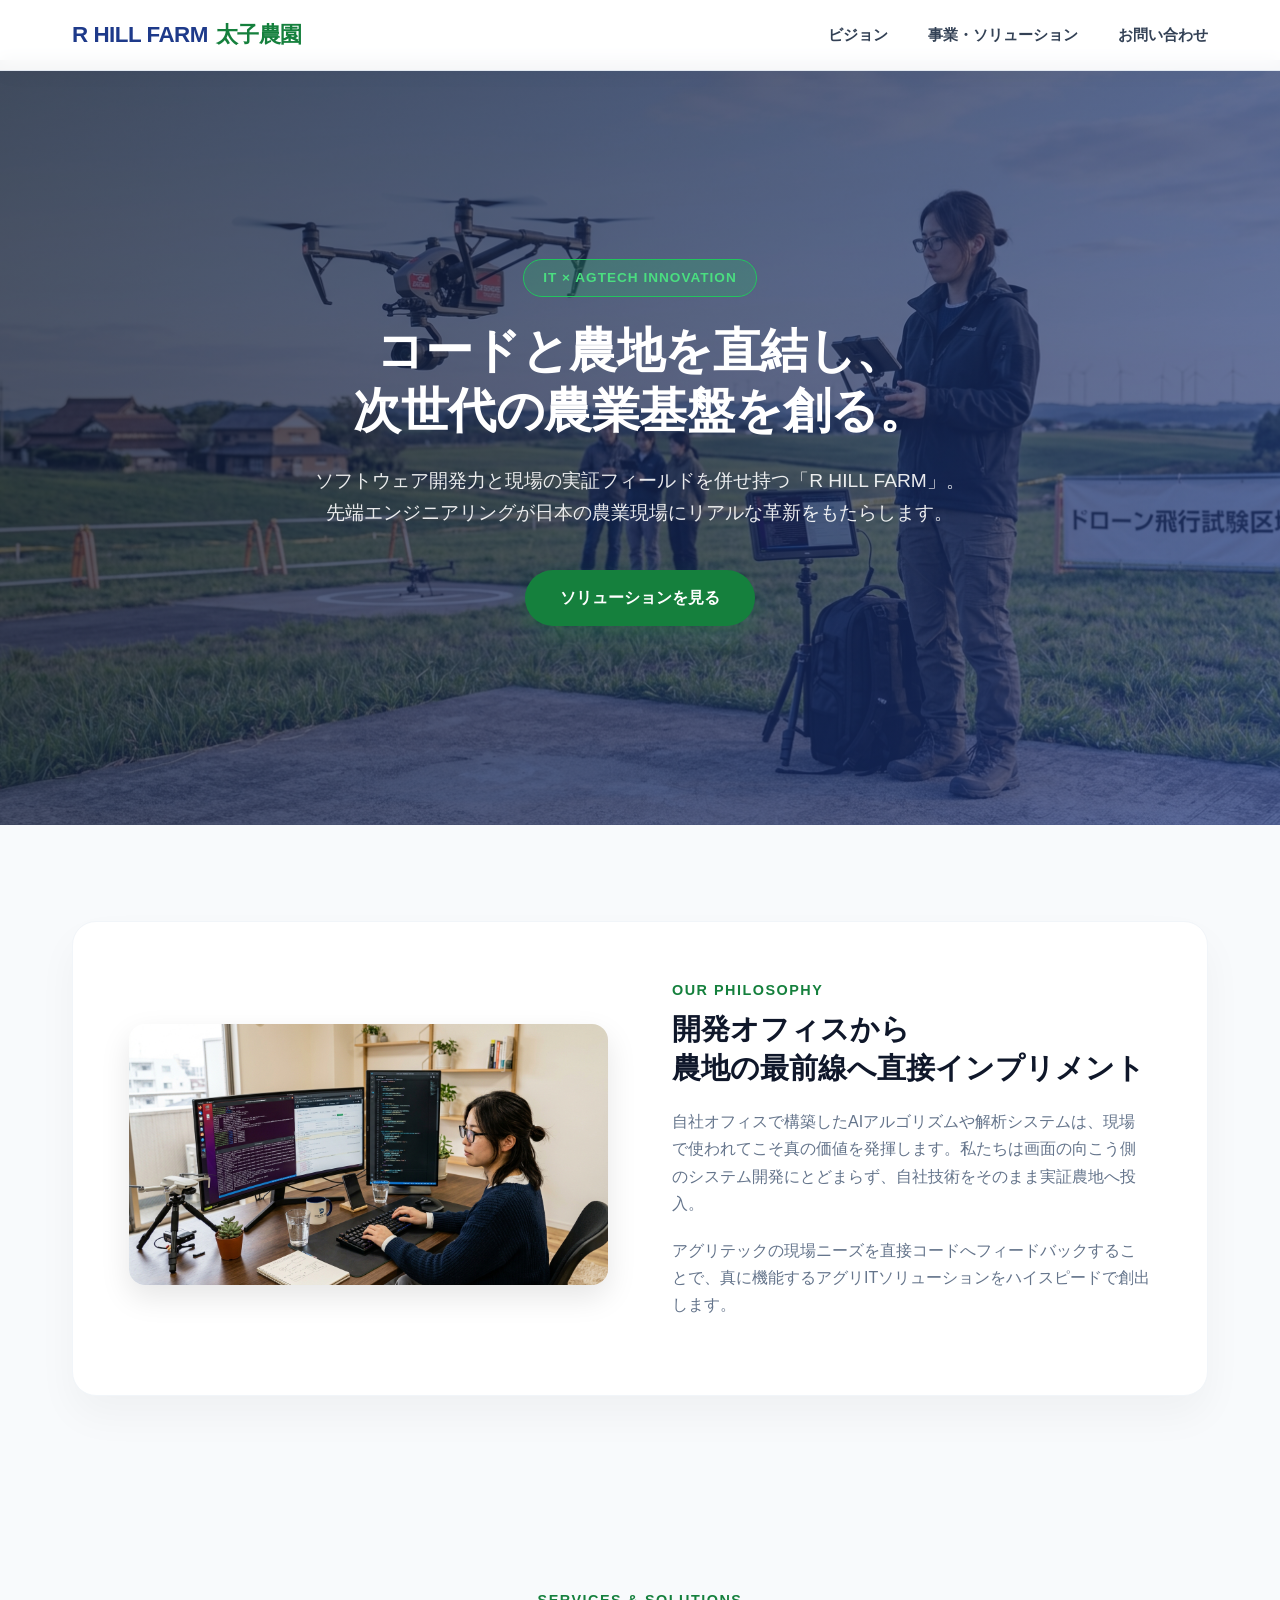
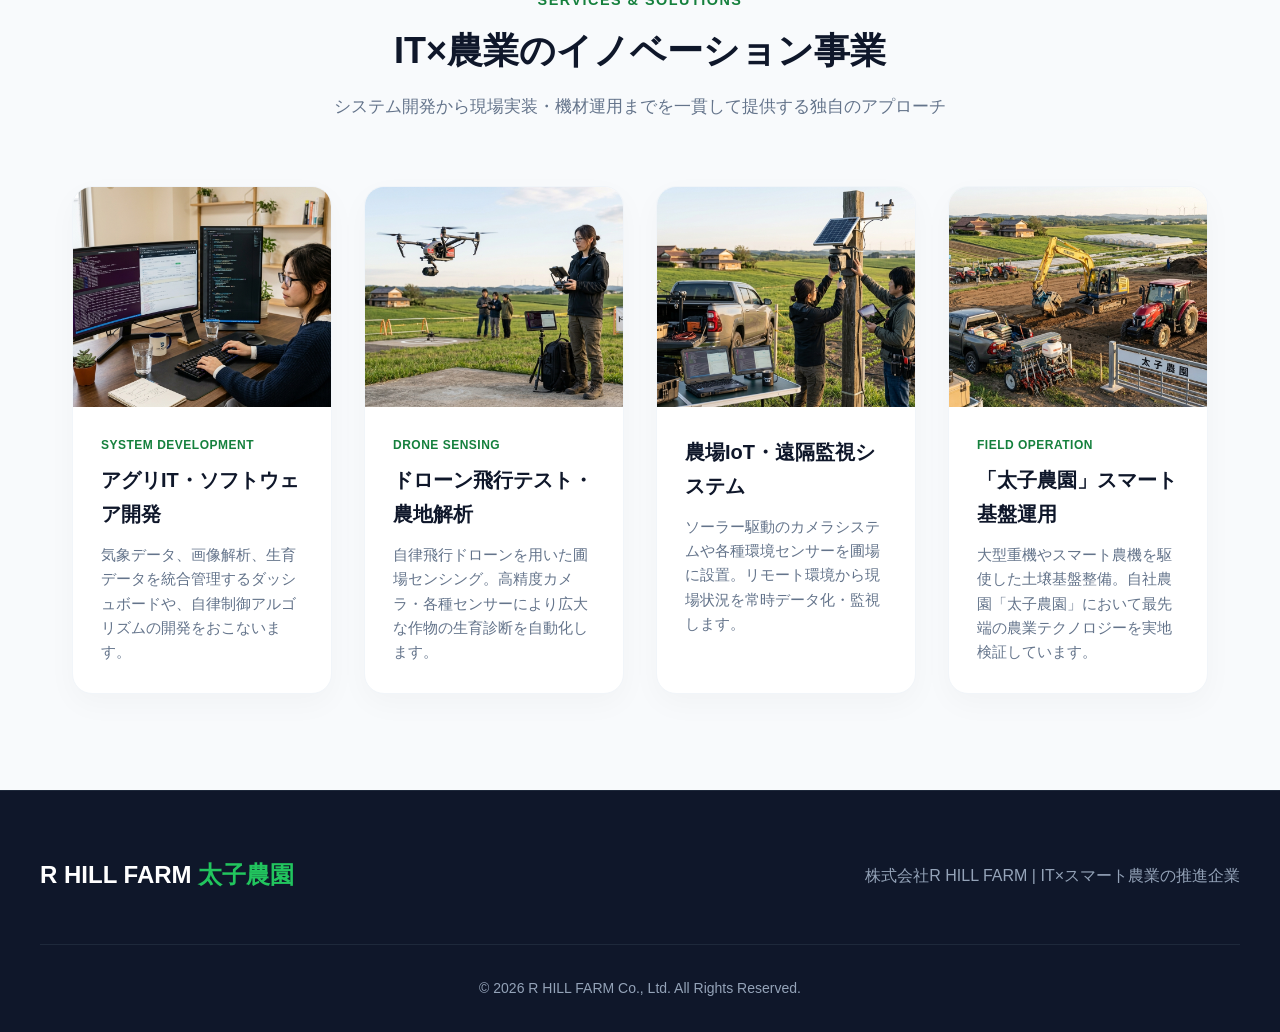
==== company/company.html @ c7206640 "R HILL FARM HP" ====
<!DOCTYPE html>
<html lang="ja">
<head>
    <meta charset="UTF-8">
    <meta name="viewport" content="width=device-width, initial-scale=1.0">
    <title>株式会社R HILL FARM | IT × スマート農業の融合</title>
    <style>
        :root {
            --primary-blue: #1e3a8a;
            --primary-dark: #0f172a;
            --accent-green: #15803d;
            --accent-green-light: #22c55e;
            --bg-light: #f8fafc;
            --text-main: #334155;
            --text-muted: #64748b;
            --card-bg: #ffffff;
        }

        * {
            box-sizing: border-box;
            margin: 0;
            padding: 0;
        }

        body {
            font-family: "Helvetica Neue", Arial, "Hiragino Kaku Gothic ProN", "Hiragino Sans", Meiryo, sans-serif;
            color: var(--text-main);
            background-color: var(--bg-light);
            line-height: 1.7;
            -webkit-font-smoothing: antialiased;
        }

        /* --- Header / Navigation --- */
        header {
            background-color: rgba(255, 255, 255, 0.95);
            backdrop-filter: blur(8px);
            position: fixed;
            top: 0;
            left: 0;
            width: 100%;
            z-index: 1000;
            border-bottom: 1px solid #e2e8f0;
            box-shadow: 0 4px 20px rgba(0,0,0,0.03);
        }

        .nav-container {
            max-width: 1200px;
            margin: 0 auto;
            display: flex;
            justify-content: space-between;
            align-items: center;
            padding: 1rem 2rem;
        }

        .logo {
            font-size: 1.4rem;
            font-weight: 800;
            color: var(--primary-blue);
            text-decoration: none;
            letter-spacing: -0.5px;
            display: flex;
            align-items: center;
            gap: 0.5rem;
        }

        .logo span {
            color: var(--accent-green);
        }

        .nav-links {
            display: flex;
            list-style: none;
            gap: 2.5rem;
        }

        .nav-links a {
            text-decoration: none;
            color: var(--text-main);
            font-weight: 600;
            font-size: 0.95rem;
            transition: color 0.3s ease;
        }

        .nav-links a:hover {
            color: var(--accent-green);
        }

        /* --- Hero Section --- */
        .hero {
            position: relative;
            height: 85vh;
            min-height: 550px;
            background: linear-gradient(135deg, rgba(15, 23, 42, 0.75) 0%, rgba(30, 58, 138, 0.65) 100%), 
                        url('IT農業ドローンテスト風景.jpg') center/cover no-repeat;
            display: flex;
            align-items: center;
            justify-content: center;
            text-align: center;
            color: #ffffff;
            margin-top: 60px;
        }

        .hero-content {
            max-width: 850px;
            padding: 0 2rem;
        }

        .hero-badge {
            display: inline-block;
            background-color: rgba(34, 197, 94, 0.2);
            border: 1px solid var(--accent-green-light);
            color: #4ade80;
            padding: 0.4rem 1.2rem;
            border-radius: 50px;
            font-size: 0.85rem;
            font-weight: 700;
            letter-spacing: 1px;
            margin-bottom: 1.5rem;
            text-transform: uppercase;
        }

        .hero h1 {
            font-size: 3rem;
            line-height: 1.25;
            margin-bottom: 1.5rem;
            font-weight: 800;
            letter-spacing: -0.5px;
        }

        .hero p {
            font-size: 1.2rem;
            margin-bottom: 2.5rem;
            opacity: 0.9;
            font-weight: 400;
        }

        .btn-primary {
            display: inline-block;
            background-color: var(--accent-green);
            color: #ffffff;
            padding: 0.9rem 2.2rem;
            border-radius: 50px;
            text-decoration: none;
            font-weight: 700;
            font-size: 1rem;
            box-shadow: 0 10px 25px rgba(21, 128, 61, 0.3);
            transition: all 0.3s ease;
        }

        .btn-primary:hover {
            background-color: #166534;
            transform: translateY(-2px);
            box-shadow: 0 15px 30px rgba(21, 128, 61, 0.4);
        }

        /* --- Common Section Styles --- */
        section {
            padding: 6rem 2rem;
            max-width: 1200px;
            margin: 0 auto;
        }

        .section-header {
            text-align: center;
            margin-bottom: 4rem;
        }

        .section-subtitle {
            color: var(--accent-green);
            font-weight: 700;
            font-size: 0.9rem;
            letter-spacing: 1.5px;
            text-transform: uppercase;
            margin-bottom: 0.5rem;
        }

        .section-header h2 {
            font-size: 2.25rem;
            color: var(--primary-dark);
            font-weight: 800;
        }

        .section-header p {
            color: var(--text-muted);
            margin-top: 0.75rem;
            font-size: 1.05rem;
        }

        /* --- About / Collaboration Section --- */
        .about-grid {
            display: flex;
            align-items: center;
            gap: 4rem;
            background: var(--card-bg);
            border-radius: 24px;
            padding: 3.5rem;
            box-shadow: 0 20px 40px rgba(0, 0, 0, 0.04);
            border: 1px solid #f1f5f9;
        }

        .about-image {
            flex: 1;
            position: relative;
        }

        .about-image img {
            width: 100%;
            height: auto;
            border-radius: 16px;
            box-shadow: 0 12px 30px rgba(0, 0, 0, 0.1);
        }

        .about-text {
            flex: 1;
        }

        .about-text h3 {
            font-size: 1.8rem;
            color: var(--primary-dark);
            margin-bottom: 1.25rem;
            line-height: 1.35;
        }

        .about-text p {
            color: var(--text-muted);
            margin-bottom: 1.25rem;
            font-size: 1rem;
        }

        /* --- Services Section --- */
        .services-grid {
            display: grid;
            grid-template-columns: repeat(auto-fit, minmax(260px, 1fr));
            gap: 2rem;
        }

        .service-card {
            background: var(--card-bg);
            border-radius: 20px;
            overflow: hidden;
            box-shadow: 0 10px 30px rgba(0, 0, 0, 0.03);
            border: 1px solid #f1f5f9;
            transition: all 0.3s ease;
            display: flex;
            flex-direction: column;
        }

        .service-card:hover {
            transform: translateY(-8px);
            box-shadow: 0 20px 40px rgba(0, 0, 0, 0.08);
        }

        .service-img-wrapper {
            position: relative;
            width: 100%;
            height: 220px;
            overflow: hidden;
        }

        .service-img-wrapper img {
            width: 100%;
            height: 100%;
            object-fit: cover;
            transition: transform 0.5s ease;
        }

        .service-card:hover .service-img-wrapper img {
            transform: scale(1.05);
        }

        .service-card-body {
            padding: 1.75rem;
            flex-grow: 1;
            display: flex;
            flex-direction: column;
        }

        .service-tag {
            font-size: 0.75rem;
            font-weight: 700;
            color: var(--accent-green);
            text-transform: uppercase;
            letter-spacing: 0.5px;
            margin-bottom: 0.5rem;
        }

        .service-card h3 {
            font-size: 1.25rem;
            color: var(--primary-dark);
            margin-bottom: 0.75rem;
            font-weight: 700;
        }

        .service-card p {
            color: var(--text-muted);
            font-size: 0.95rem;
            line-height: 1.6;
        }

        /* --- Footer --- */
        footer {
            background-color: var(--primary-dark);
            color: #94a3b8;
            padding: 4rem 2rem 2rem;
            border-top: 1px solid #1e293b;
        }

        .footer-container {
            max-width: 1200px;
            margin: 0 auto;
            display: flex;
            justify-content: space-between;
            align-items: center;
            padding-bottom: 3rem;
            border-bottom: 1px solid #1e293b;
        }

        .footer-logo {
            font-size: 1.5rem;
            font-weight: 800;
            color: #ffffff;
        }

        .footer-logo span {
            color: var(--accent-green-light);
        }

        .footer-copy {
            text-align: center;
            padding-top: 2rem;
            font-size: 0.875rem;
        }

        /* --- Responsive Design --- */
        @media (max-width: 900px) {
            .about-grid {
                flex-direction: column;
                padding: 2rem;
                gap: 2rem;
            }
            .hero h1 {
                font-size: 2.25rem;
            }
        }

        @media (max-width: 768px) {
            .nav-links {
                display: none;
            }
            .hero {
                height: auto;
                padding: 6rem 0;
            }
            section {
                padding: 4rem 1.5rem;
            }
            .footer-container {
                flex-direction: column;
                gap: 1.5rem;
                text-align: center;
            }
        }
    </style>
</head>
<body>

    <!-- ヘッダーナビゲーション -->
    <header>
        <div class="nav-container">
            <a href="#" class="logo">R HILL FARM <span> 太子農園</span></a>
            <ul class="nav-links">
                <li><a href="#about">ビジョン</a></li>
                <li><a href="#services">事業・ソリューション</a></li>
                <li><a href="#contact">お問い合わせ</a></li>
            </ul>
        </div>
    </header>

    <!-- ヒーローセクション（背景: IT農業ドローンテスト風景.jpg） -->
    <div class="hero">
        <div class="hero-content">
            <span class="hero-badge">IT × AgTech Innovation</span>
            <h1>コードと農地を直結し、<br>次世代の農業基盤を創る。</h1>
            <p>ソフトウェア開発力と現場の実証フィールドを併せ持つ「R HILL FARM」。<br>先端エンジニアリングが日本の農業現場にリアルな革新をもたらします。</p>
            <a href="#services" class="btn-primary">ソリューションを見る</a>
        </div>
    </div>

    <!-- 会社理念・コラボレーション（画像: ITプログラミング風景.jpg） -->
    <section id="about">
        <div class="about-grid">
            <div class="about-image">
                <img src="ITプログラミング風景.jpg" alt="自社開発プログラミング風景">
            </div>
            <div class="about-text">
                <div class="section-subtitle">OUR PHILOSOPHY</div>
                <h3>開発オフィスから<br>農地の最前線へ直接インプリメント</h3>
                <p>自社オフィスで構築したAIアルゴリズムや解析システムは、現場で使われてこそ真の価値を発揮します。私たちは画面の向こう側のシステム開発にとどまらず、自社技術をそのまま実証農地へ投入。</p>
                <p>アグリテックの現場ニーズを直接コードへフィードバックすることで、真に機能するアグリITソリューションをハイスピードで創出します。</p>
            </div>
        </div>
    </section>

    <!-- 事業・ソリューション（4つの画像カード） -->
    <section id="services">
        <div class="section-header">
            <div class="section-subtitle">SERVICES & SOLUTIONS</div>
            <h2>IT×農業のイノベーション事業</h2>
            <p>システム開発から現場実装・機材運用までを一貫して提供する独自のアプローチ</p>
        </div>

        <div class="services-grid">
            <!-- カード1: ITプログラミング風景.jpg -->
            <div class="service-card">
                <div class="service-img-wrapper">
                    <img src="ITプログラミング風景.jpg" alt="アグリITソフトウェア開発">
                </div>
                <div class="service-card-body">
                    <div class="service-tag">SYSTEM DEVELOPMENT</div>
                    <h3>アグリIT・ソフトウェア開発</h3>
                    <p>気象データ、画像解析、生育データを統合管理するダッシュボードや、自律制御アルゴリズムの開発をおこないます。</p>
                </div>
            </div>

            <!-- カード2: IT農業ドローンテスト風景.jpg -->
            <div class="service-card">
                <div class="service-img-wrapper">
                    <img src="IT農業ドローンテスト風景.jpg" alt="ドローンセンシング・実証実験">
                </div>
                <div class="service-card-body">
                    <div class="service-tag">DRONE SENSING</div>
                    <h3>ドローン飛行テスト・農地解析</h3>
                    <p>自律飛行ドローンを用いた圃場センシング。高精度カメラ・各種センサーにより広大な作物の生育診断を自動化します。</p>
                </div>
            </div>

            <!-- カード3: IT農業遠隔監視テスト風景.jpg -->
            <div class="service-card">
                <div class="service-img-wrapper">
                    <img src="IT農業遠隔監視テスト風景.jpg" alt="農場遠隔監視IoTソリューション">
                </div>
                <div class="service-card-body">
                    <h3>農場IoT・遠隔監視システム</h3>
                    <p>ソーラー駆動のカメラシステムや各種環境センサーを圃場に設置。リモート環境から現場状況を常時データ化・監視します。</p>
                </div>
            </div>

            <!-- カード4: 機械農作業風景.jpg -->
            <div class="service-card">
                <div class="service-img-wrapper">
                    <img src="機械農作業風景.jpg" alt="自社農園でのスマート農機運用">
                </div>
                <div class="service-card-body">
                    <div class="service-tag">FIELD OPERATION</div>
                    <h3>「太子農園」スマート基盤運用</h3>
                    <p>大型重機やスマート農機を駆使した土壌基盤整備。自社農園「太子農園」において最先端の農業テクノロジーを実地検証しています。</p>
                </div>
            </div>
        </div>
    </section>

    <!-- フッター -->
    <footer>
        <div class="footer-container">
            <div class="footer-logo">R HILL FARM <span>太子農園</span></div>
            <p>株式会社R HILL FARM | IT×スマート農業の推進企業</p>
        </div>
        <div class="footer-copy">
            &copy; 2026 R HILL FARM Co., Ltd. All Rights Reserved.
        </div>
    </footer>

</body>
</html>
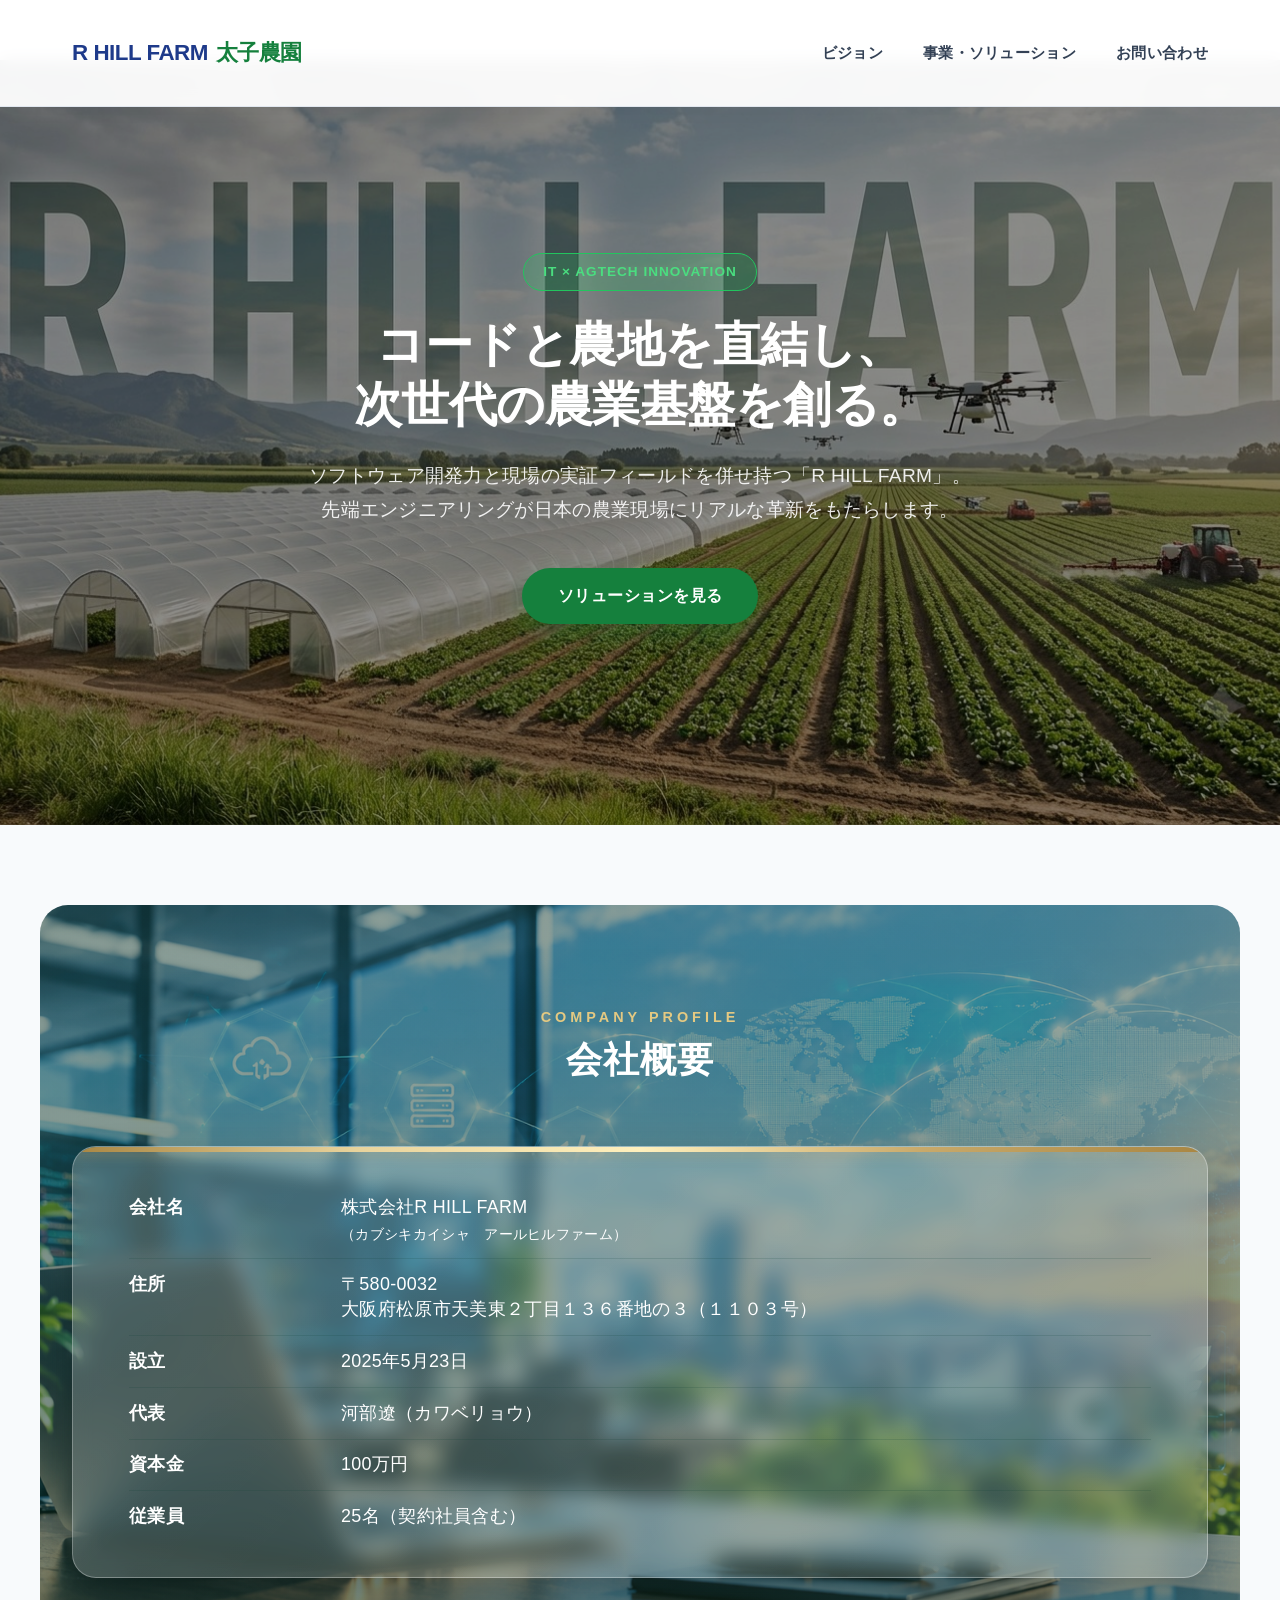
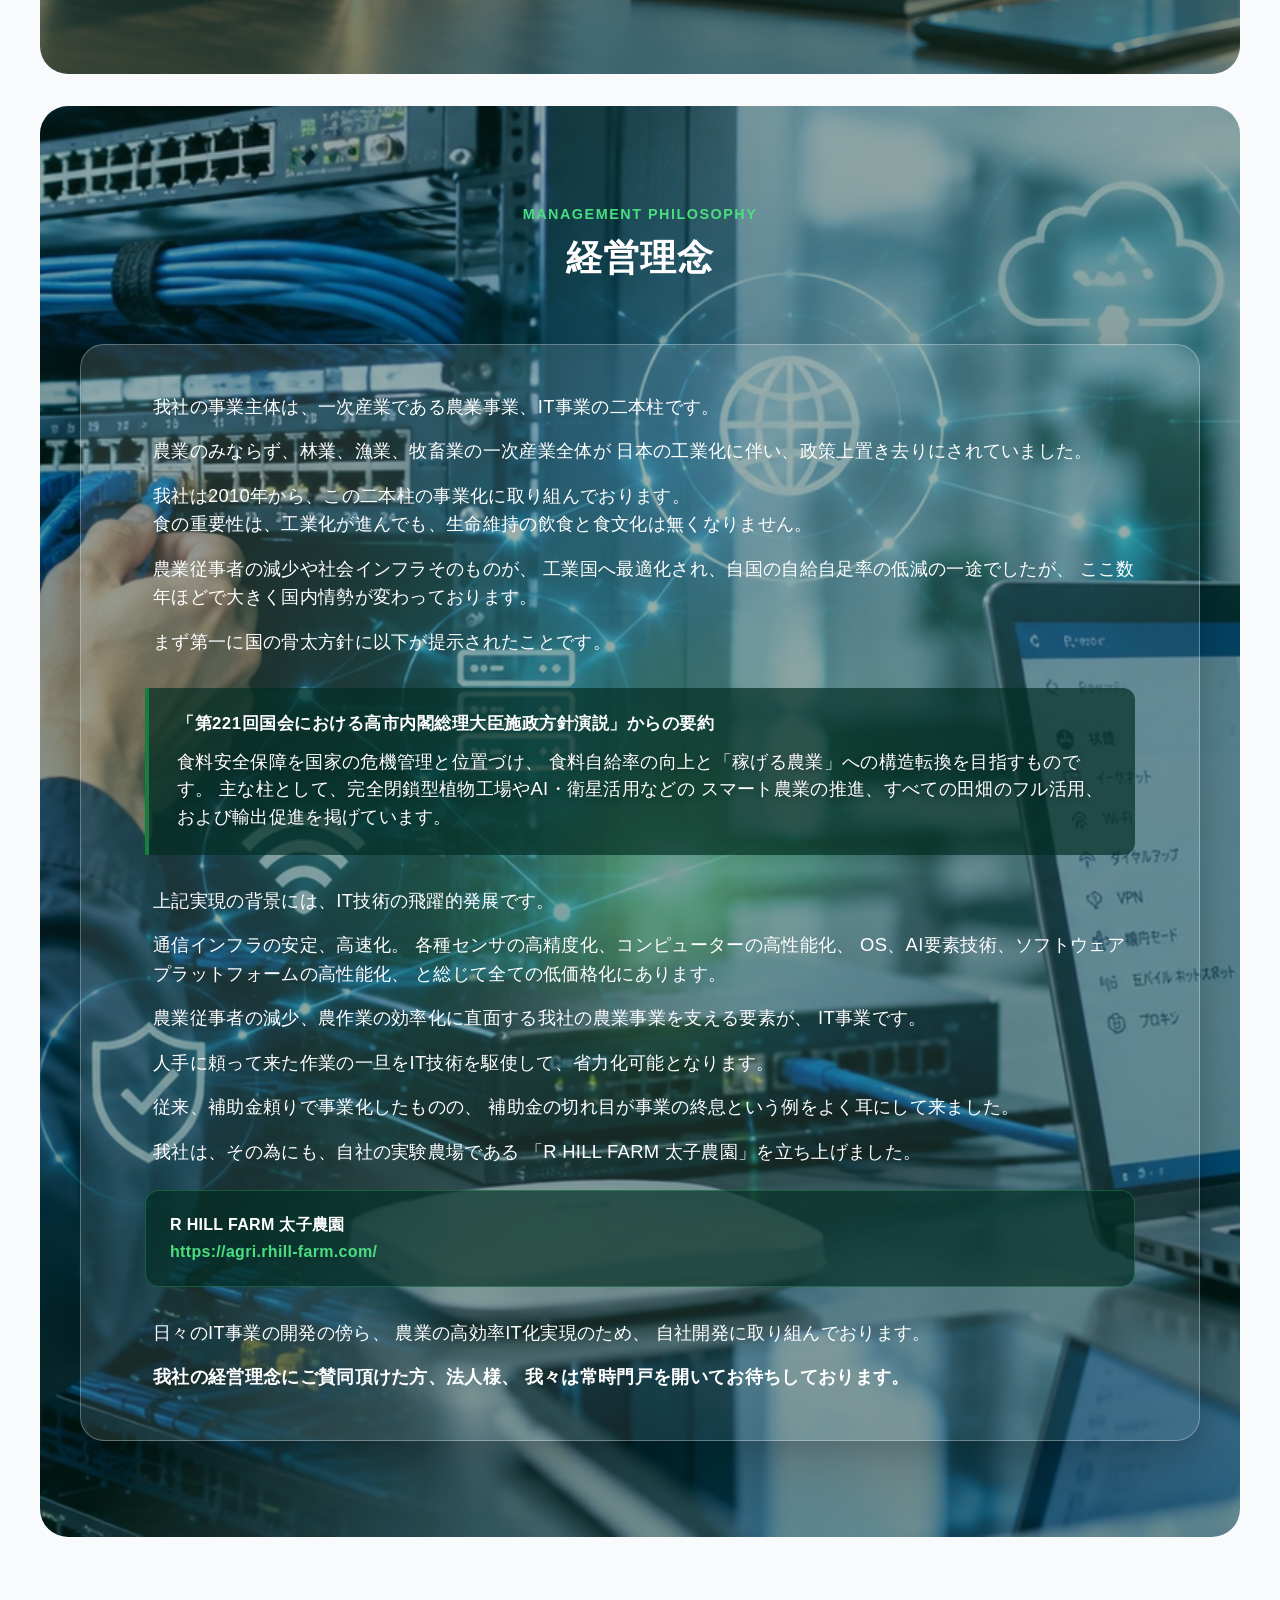
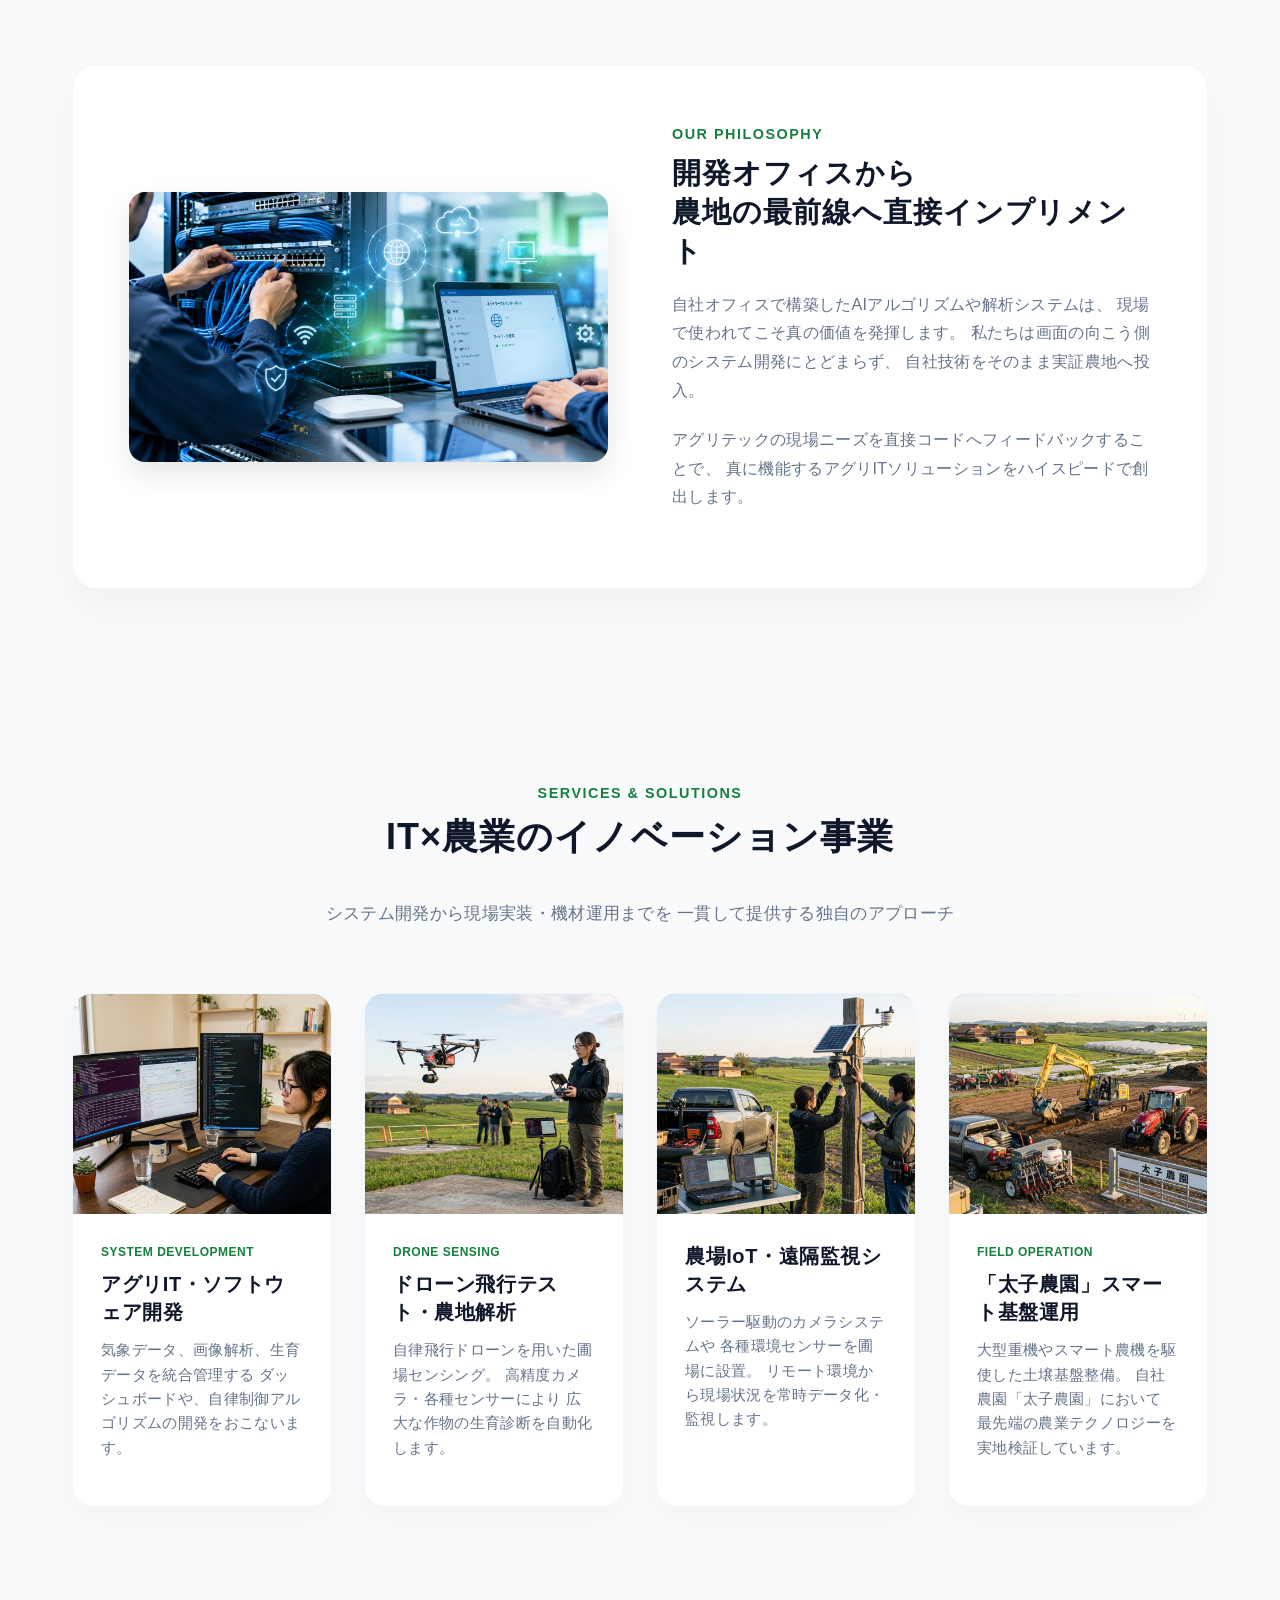
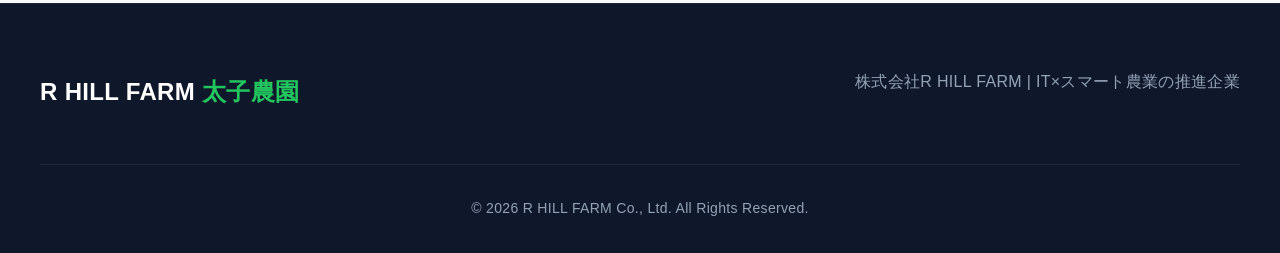
==== commit e7c61d41: "R HILL FARM HP" ====
--- a/company/company.html
+++ b/company/company.html
@@ -1,474 +1,1281 @@
 <!DOCTYPE html>
 <html lang="ja">
+
 <head>
-    <meta charset="UTF-8">
-    <meta name="viewport" content="width=device-width, initial-scale=1.0">
-    <title>株式会社R HILL FARM | IT × スマート農業の融合</title>
-    <style>
-        :root {
-            --primary-blue: #1e3a8a;
-            --primary-dark: #0f172a;
-            --accent-green: #15803d;
-            --accent-green-light: #22c55e;
-            --bg-light: #f8fafc;
-            --text-main: #334155;
-            --text-muted: #64748b;
-            --card-bg: #ffffff;
-        }
-
-        * {
-            box-sizing: border-box;
-            margin: 0;
-            padding: 0;
-        }
-
-        body {
-            font-family: "Helvetica Neue", Arial, "Hiragino Kaku Gothic ProN", "Hiragino Sans", Meiryo, sans-serif;
-            color: var(--text-main);
-            background-color: var(--bg-light);
-            line-height: 1.7;
-            -webkit-font-smoothing: antialiased;
-        }
-
-        /* --- Header / Navigation --- */
-        header {
-            background-color: rgba(255, 255, 255, 0.95);
-            backdrop-filter: blur(8px);
-            position: fixed;
-            top: 0;
-            left: 0;
-            width: 100%;
-            z-index: 1000;
-            border-bottom: 1px solid #e2e8f0;
-            box-shadow: 0 4px 20px rgba(0,0,0,0.03);
-        }
-
-        .nav-container {
-            max-width: 1200px;
-            margin: 0 auto;
-            display: flex;
-            justify-content: space-between;
-            align-items: center;
-            padding: 1rem 2rem;
-        }
-
-        .logo {
-            font-size: 1.4rem;
-            font-weight: 800;
-            color: var(--primary-blue);
-            text-decoration: none;
-            letter-spacing: -0.5px;
-            display: flex;
-            align-items: center;
-            gap: 0.5rem;
-        }
-
-        .logo span {
-            color: var(--accent-green);
-        }
-
-        .nav-links {
-            display: flex;
-            list-style: none;
-            gap: 2.5rem;
-        }
-
-        .nav-links a {
-            text-decoration: none;
-            color: var(--text-main);
-            font-weight: 600;
-            font-size: 0.95rem;
-            transition: color 0.3s ease;
-        }
-
-        .nav-links a:hover {
-            color: var(--accent-green);
-        }
-
-        /* --- Hero Section --- */
-        .hero {
-            position: relative;
-            height: 85vh;
-            min-height: 550px;
-            background: linear-gradient(135deg, rgba(15, 23, 42, 0.75) 0%, rgba(30, 58, 138, 0.65) 100%), 
-                        url('IT農業ドローンテスト風景.jpg') center/cover no-repeat;
-            display: flex;
-            align-items: center;
-            justify-content: center;
-            text-align: center;
-            color: #ffffff;
-            margin-top: 60px;
-        }
-
-        .hero-content {
-            max-width: 850px;
-            padding: 0 2rem;
-        }
-
-        .hero-badge {
-            display: inline-block;
-            background-color: rgba(34, 197, 94, 0.2);
-            border: 1px solid var(--accent-green-light);
-            color: #4ade80;
-            padding: 0.4rem 1.2rem;
-            border-radius: 50px;
-            font-size: 0.85rem;
-            font-weight: 700;
-            letter-spacing: 1px;
-            margin-bottom: 1.5rem;
-            text-transform: uppercase;
-        }
-
-        .hero h1 {
-            font-size: 3rem;
-            line-height: 1.25;
-            margin-bottom: 1.5rem;
-            font-weight: 800;
-            letter-spacing: -0.5px;
-        }
-
-        .hero p {
-            font-size: 1.2rem;
-            margin-bottom: 2.5rem;
-            opacity: 0.9;
-            font-weight: 400;
-        }
-
-        .btn-primary {
-            display: inline-block;
-            background-color: var(--accent-green);
-            color: #ffffff;
-            padding: 0.9rem 2.2rem;
-            border-radius: 50px;
-            text-decoration: none;
-            font-weight: 700;
-            font-size: 1rem;
-            box-shadow: 0 10px 25px rgba(21, 128, 61, 0.3);
-            transition: all 0.3s ease;
-        }
-
-        .btn-primary:hover {
-            background-color: #166534;
-            transform: translateY(-2px);
-            box-shadow: 0 15px 30px rgba(21, 128, 61, 0.4);
-        }
-
-        /* --- Common Section Styles --- */
-        section {
-            padding: 6rem 2rem;
-            max-width: 1200px;
-            margin: 0 auto;
-        }
-
-        .section-header {
-            text-align: center;
-            margin-bottom: 4rem;
-        }
-
-        .section-subtitle {
-            color: var(--accent-green);
-            font-weight: 700;
-            font-size: 0.9rem;
-            letter-spacing: 1.5px;
-            text-transform: uppercase;
-            margin-bottom: 0.5rem;
-        }
-
-        .section-header h2 {
-            font-size: 2.25rem;
-            color: var(--primary-dark);
-            font-weight: 800;
-        }
-
-        .section-header p {
-            color: var(--text-muted);
-            margin-top: 0.75rem;
-            font-size: 1.05rem;
-        }
-
-        /* --- About / Collaboration Section --- */
-        .about-grid {
-            display: flex;
-            align-items: center;
-            gap: 4rem;
-            background: var(--card-bg);
-            border-radius: 24px;
-            padding: 3.5rem;
-            box-shadow: 0 20px 40px rgba(0, 0, 0, 0.04);
-            border: 1px solid #f1f5f9;
-        }
-
-        .about-image {
-            flex: 1;
-            position: relative;
-        }
-
-        .about-image img {
-            width: 100%;
-            height: auto;
-            border-radius: 16px;
-            box-shadow: 0 12px 30px rgba(0, 0, 0, 0.1);
-        }
-
-        .about-text {
-            flex: 1;
-        }
-
-        .about-text h3 {
-            font-size: 1.8rem;
-            color: var(--primary-dark);
-            margin-bottom: 1.25rem;
-            line-height: 1.35;
-        }
-
-        .about-text p {
-            color: var(--text-muted);
-            margin-bottom: 1.25rem;
-            font-size: 1rem;
-        }
-
-        /* --- Services Section --- */
-        .services-grid {
-            display: grid;
-            grid-template-columns: repeat(auto-fit, minmax(260px, 1fr));
-            gap: 2rem;
-        }
-
-        .service-card {
-            background: var(--card-bg);
-            border-radius: 20px;
-            overflow: hidden;
-            box-shadow: 0 10px 30px rgba(0, 0, 0, 0.03);
-            border: 1px solid #f1f5f9;
-            transition: all 0.3s ease;
-            display: flex;
-            flex-direction: column;
-        }
-
-        .service-card:hover {
-            transform: translateY(-8px);
-            box-shadow: 0 20px 40px rgba(0, 0, 0, 0.08);
-        }
-
-        .service-img-wrapper {
-            position: relative;
-            width: 100%;
-            height: 220px;
-            overflow: hidden;
-        }
-
-        .service-img-wrapper img {
-            width: 100%;
-            height: 100%;
-            object-fit: cover;
-            transition: transform 0.5s ease;
-        }
-
-        .service-card:hover .service-img-wrapper img {
-            transform: scale(1.05);
-        }
-
-        .service-card-body {
-            padding: 1.75rem;
-            flex-grow: 1;
-            display: flex;
-            flex-direction: column;
-        }
-
-        .service-tag {
-            font-size: 0.75rem;
-            font-weight: 700;
-            color: var(--accent-green);
-            text-transform: uppercase;
-            letter-spacing: 0.5px;
-            margin-bottom: 0.5rem;
-        }
-
-        .service-card h3 {
-            font-size: 1.25rem;
-            color: var(--primary-dark);
-            margin-bottom: 0.75rem;
-            font-weight: 700;
-        }
-
-        .service-card p {
-            color: var(--text-muted);
-            font-size: 0.95rem;
-            line-height: 1.6;
-        }
-
-        /* --- Footer --- */
-        footer {
-            background-color: var(--primary-dark);
-            color: #94a3b8;
-            padding: 4rem 2rem 2rem;
-            border-top: 1px solid #1e293b;
-        }
-
-        .footer-container {
-            max-width: 1200px;
-            margin: 0 auto;
-            display: flex;
-            justify-content: space-between;
-            align-items: center;
-            padding-bottom: 3rem;
-            border-bottom: 1px solid #1e293b;
-        }
-
-        .footer-logo {
-            font-size: 1.5rem;
-            font-weight: 800;
-            color: #ffffff;
-        }
-
-        .footer-logo span {
-            color: var(--accent-green-light);
-        }
-
-        .footer-copy {
-            text-align: center;
-            padding-top: 2rem;
-            font-size: 0.875rem;
-        }
-
-        /* --- Responsive Design --- */
-        @media (max-width: 900px) {
-            .about-grid {
-                flex-direction: column;
-                padding: 2rem;
-                gap: 2rem;
-            }
-            .hero h1 {
-                font-size: 2.25rem;
-            }
-        }
-
-        @media (max-width: 768px) {
-            .nav-links {
-                display: none;
-            }
-            .hero {
-                height: auto;
-                padding: 6rem 0;
-            }
-            section {
-                padding: 4rem 1.5rem;
-            }
-            .footer-container {
-                flex-direction: column;
-                gap: 1.5rem;
-                text-align: center;
-            }
-        }
-    </style>
+
+<meta charset="UTF-8">
+<meta name="viewport" content="width=device-width, initial-scale=1.0">
+
+<title>株式会社R HILL FARM | IT × スマート農業の融合</title>
+
+<link rel="stylesheet" href="../css/style.css">
+
+<style>
+
+:root {
+    --primary-blue: #1e3a8a;
+    --primary-dark: #0f172a;
+    --accent-green: #15803d;
+    --accent-green-light: #22c55e;
+    --bg-light: #f8fafc;
+    --text-main: #334155;
+    --text-muted: #64748b;
+    --card-bg: #ffffff;
+}
+
+* {
+    box-sizing: border-box;
+    margin: 0;
+    padding: 0;
+}
+
+body {
+    font-family: "Helvetica Neue", Arial, "Hiragino Kaku Gothic ProN",
+                 "Hiragino Sans", Meiryo, sans-serif;
+    color: var(--text-main);
+    background-color: var(--bg-light);
+    line-height: 1.7;
+    -webkit-font-smoothing: antialiased;
+}
+
+
+/* =========================================================
+   Header / Navigation
+========================================================= */
+
+header {
+    background-color: rgba(255, 255, 255, 0.95);
+    backdrop-filter: blur(8px);
+    position: fixed;
+    top: 0;
+    left: 0;
+    width: 100%;
+    z-index: 1000;
+    border-bottom: 1px solid #e2e8f0;
+    box-shadow: 0 4px 20px rgba(0,0,0,0.03);
+}
+
+.nav-container {
+    max-width: 1200px;
+    margin: 0 auto;
+    display: flex;
+    justify-content: space-between;
+    align-items: center;
+    padding: 1rem 2rem;
+}
+
+.logo {
+    font-size: 1.4rem;
+    font-weight: 800;
+    color: var(--primary-blue);
+    text-decoration: none;
+    letter-spacing: -0.5px;
+    display: flex;
+    align-items: center;
+    gap: 0.5rem;
+}
+
+.logo span {
+    color: var(--accent-green);
+}
+
+.nav-links {
+    display: flex;
+    list-style: none;
+    gap: 2.5rem;
+}
+
+.nav-links a {
+    text-decoration: none;
+    color: var(--text-main);
+    font-weight: 600;
+    font-size: 0.95rem;
+    transition: color 0.3s ease;
+}
+
+.nav-links a:hover {
+    color: var(--accent-green);
+}
+
+
+/* =========================================================
+   Hero Section
+========================================================= */
+
+.hero {
+    position: relative;
+    height: 85vh;
+    min-height: 550px;
+
+    background:
+        linear-gradient(
+            135deg,
+            rgba(15, 23, 42, 0.75) 0%,
+            rgba(30, 58, 138, 0.65) 100%
+        ),
+        url('IT農業ドローンテスト風景.jpg')
+        center/cover no-repeat;
+
+    display: flex;
+    align-items: center;
+    justify-content: center;
+    text-align: center;
+    color: #ffffff;
+    margin-top: 60px;
+}
+
+.hero-content {
+    max-width: 850px;
+    padding: 0 2rem;
+}
+
+.hero-badge {
+    display: inline-block;
+    background-color: rgba(34, 197, 94, 0.2);
+    border: 1px solid var(--accent-green-light);
+    color: #4ade80;
+    padding: 0.4rem 1.2rem;
+    border-radius: 50px;
+    font-size: 0.85rem;
+    font-weight: 700;
+    letter-spacing: 1px;
+    margin-bottom: 1.5rem;
+    text-transform: uppercase;
+}
+
+.hero h1 {
+    font-size: 3rem;
+    line-height: 1.25;
+    margin-bottom: 1.5rem;
+    font-weight: 800;
+    letter-spacing: -0.5px;
+}
+
+.hero p {
+    font-size: 1.2rem;
+    margin-bottom: 2.5rem;
+    opacity: 0.9;
+    font-weight: 400;
+}
+
+.btn-primary {
+    display: inline-block;
+    background-color: var(--accent-green);
+    color: #ffffff;
+    padding: 0.9rem 2.2rem;
+    border-radius: 50px;
+    text-decoration: none;
+    font-weight: 700;
+    font-size: 1rem;
+    box-shadow: 0 10px 25px rgba(21, 128, 61, 0.3);
+    transition: all 0.3s ease;
+}
+
+.btn-primary:hover {
+    background-color: #166534;
+    transform: translateY(-2px);
+    box-shadow: 0 15px 30px rgba(21, 128, 61, 0.4);
+}
+
+
+/* =========================================================
+   Common Section Styles
+========================================================= */
+
+section {
+    padding: 6rem 2rem;
+    max-width: 1200px;
+    margin: 0 auto;
+}
+
+.section-header {
+    text-align: center;
+    margin-bottom: 4rem;
+}
+
+.section-subtitle {
+    color: var(--accent-green);
+    font-weight: 700;
+    font-size: 0.9rem;
+    letter-spacing: 1.5px;
+    text-transform: uppercase;
+    margin-bottom: 0.5rem;
+}
+
+.section-header h2 {
+    font-size: 2.25rem;
+    color: var(--primary-dark);
+    font-weight: 800;
+}
+
+.section-header p {
+    color: var(--text-muted);
+    margin-top: 0.75rem;
+    font-size: 1.05rem;
+}
+
+
+/* =========================================================
+   About / Collaboration Section
+========================================================= */
+
+.about-grid {
+    display: flex;
+    align-items: center;
+    gap: 4rem;
+    background: var(--card-bg);
+    border-radius: 24px;
+    padding: 3.5rem;
+    box-shadow: 0 20px 40px rgba(0, 0, 0, 0.04);
+    border: 1px solid #f1f5f9;
+}
+
+.about-image {
+    flex: 1;
+    position: relative;
+}
+
+.about-image img {
+    width: 100%;
+    height: auto;
+    border-radius: 16px;
+    box-shadow: 0 12px 30px rgba(0, 0, 0, 0.1);
+}
+
+.about-text {
+    flex: 1;
+}
+
+.about-text h3 {
+    font-size: 1.8rem;
+    color: var(--primary-dark);
+    margin-bottom: 1.25rem;
+    line-height: 1.35;
+}
+
+.about-text p {
+    color: var(--text-muted);
+    margin-bottom: 1.25rem;
+    font-size: 1rem;
+}
+
+
+/* =========================================================
+   Services Section
+========================================================= */
+
+.services-grid {
+    display: grid;
+    grid-template-columns: repeat(auto-fit, minmax(260px, 1fr));
+    gap: 2rem;
+}
+
+.service-card {
+    background: var(--card-bg);
+    border-radius: 20px;
+    overflow: hidden;
+    box-shadow: 0 10px 30px rgba(0, 0, 0, 0.03);
+    border: 1px solid #f1f5f9;
+    transition: all 0.3s ease;
+    display: flex;
+    flex-direction: column;
+}
+
+.service-card:hover {
+    transform: translateY(-8px);
+    box-shadow: 0 20px 40px rgba(0, 0, 0, 0.08);
+}
+
+.service-img-wrapper {
+    position: relative;
+    width: 100%;
+    height: 220px;
+    overflow: hidden;
+}
+
+.service-img-wrapper img {
+    width: 100%;
+    height: 100%;
+    object-fit: cover;
+    transition: transform 0.5s ease;
+}
+
+.service-card:hover .service-img-wrapper img {
+    transform: scale(1.05);
+}
+
+.service-card-body {
+    padding: 1.75rem;
+    flex-grow: 1;
+    display: flex;
+    flex-direction: column;
+}
+
+.service-tag {
+    font-size: 0.75rem;
+    font-weight: 700;
+    color: var(--accent-green);
+    text-transform: uppercase;
+    letter-spacing: 0.5px;
+    margin-bottom: 0.5rem;
+}
+
+.service-card h3 {
+    font-size: 1.25rem;
+    color: var(--primary-dark);
+    margin-bottom: 0.75rem;
+    font-weight: 700;
+}
+
+.service-card p {
+    color: var(--text-muted);
+    font-size: 0.95rem;
+    line-height: 1.6;
+}
+
+
+/* =========================================================
+   Company Profile
+   ★ 会社概要のベースを優先
+=========================================================
+
+#company-profile {
+    max-width: 1200px;
+    position: relative;
+    border-radius: 28px;
+    overflow: hidden;
+    margin-top: 2rem;
+    margin-bottom: 2rem;
+    padding: 6rem 2.5rem;
+
+    background:
+        linear-gradient(
+            rgba(4, 45, 35, 0.38),
+            rgba(4, 45, 35, 0.48)
+        ),
+        url('ChatGPT Image 2026年9月21日 00_09_34.png')
+        center/cover no-repeat;
+}
+ */
+
+/* =========================================================
+   Management Philosophy
+   ★ 会社概要とは完全に別の背景
+========================================================= */
+
+#philosophy {
+    max-width: 1200px;
+    position: relative;
+    border-radius: 28px;
+    overflow: hidden;
+    margin-top: 2rem;
+    margin-bottom: 2rem;
+    padding: 6rem 2.5rem;
+
+    /*
+       経営理念専用背景
+       会社概要の背景は使用しない
+    */
+    background:
+        linear-gradient(
+            rgba(4, 45, 35, 0.40),
+            rgba(4, 45, 35, 0.50)
+        ),
+
+        
+        url('our_philosophy.jpg')
+        center/cover no-repeat;
+}
+
+
+/* =========================================================
+   Company / Philosophy Header
+========================================================= */
+
+#company-profile .section-header,
+#philosophy .section-header {
+    position: relative;
+    z-index: 2;
+}
+
+#company-profile .section-subtitle,
+#philosophy .section-subtitle {
+    color: #4ade80;
+}
+
+#company-profile .section-header h2,
+#philosophy .section-header h2 {
+    color: #ffffff;
+}
+
+#company-profile .section-header p,
+#philosophy .section-header p {
+    color: rgba(255, 255, 255, 0.9);
+}
+
+
+/* =========================================================
+   Company Profile Card
+========================================================= */
+
+.company-profile-card {
+    position: relative;
+    z-index: 2;
+
+    background: rgba(3, 35, 28, 0.60);
+
+    backdrop-filter: blur(10px);
+    -webkit-backdrop-filter: blur(10px);
+
+    border-radius: 24px;
+    padding: 3rem 3.5rem;
+
+    box-shadow:
+        0 20px 50px rgba(0, 0, 0, 0.20);
+
+    border:
+        1px solid rgba(255, 255, 255, 0.25);
+}
+
+.company-profile-list {
+    margin: 0;
+}
+
+.company-profile-list > div {
+    display: grid;
+    grid-template-columns: 180px 1fr;
+    gap: 2rem;
+    padding: 1.25rem 0;
+
+    border-bottom:
+        1px solid rgba(255, 255, 255, 0.55);
+}
+
+.company-profile-list > div:first-child {
+    padding-top: 0;
+}
+
+.company-profile-list > div:last-child {
+    padding-bottom: 0;
+    border-bottom: none;
+}
+
+.company-profile-list dt {
+    color: #ffffff;
+    font-weight: 700;
+}
+
+.company-profile-list dd {
+    color: #ffffff;
+    margin: 0;
+}
+
+.company-profile-list dd span {
+    color: rgba(255, 255, 255, 0.82);
+    font-size: 0.9rem;
+}
+
+
+/* =========================================================
+   Management Philosophy
+========================================================= */
+
+/* =========================================================
+   MANAGEMENT PHILOSOPHY
+   経営理念 Card
+   ========================================================= */
+
+#philosophy .philosophy-card {
+    position: relative;
+    z-index: 2;
+
+    /* Card背景を透明に */
+    background:
+        linear-gradient(
+            135deg,
+            rgba(255, 255, 255, 0.12),
+            rgba(255, 255, 255, 0.06)
+        );
+
+    border-radius: 24px;
+
+    /* テキスト開始位置をCard端から離す */
+    padding: 3rem 4rem;
+
+    border: 1px solid rgba(255, 255, 255, 0.30);
+
+    box-shadow:
+        0 25px 60px rgba(0, 0, 0, 0.18),
+        0 8px 20px rgba(0, 0, 0, 0.08);
+}
+
+
+/* =========================================================
+   経営理念 本文
+   ========================================================= */
+
+.philosophy-card > p {
+    margin: 0 0 1rem 0;
+
+    /* フォントを大きく */
+    font-size: 1.15rem;
+
+    /* 行間を狭く */
+    line-height: 1.55;
+
+    /* テキスト開始位置をさらに調整 */
+    padding-left: 0.5rem;
+
+    color: #ffffff;
+}
+
+
+/* 最後の段落 */
+#philosophy .philosophy-card > p:last-child {
+    margin-bottom: 0;
+}
+.philosophy-quote {
+    background: rgba(2, 45, 35, 0.68);
+    border-left: 4px solid var(--accent-green);
+    padding: 1.5rem 1.75rem;
+    margin: 2rem 0;
+    border-radius: 0 12px 12px 0;
+}
+
+.philosophy-quote h3 {
+    color: #ffffff;
+    font-size: 1.05rem;
+    margin-bottom: 0.75rem;
+}
+
+.philosophy-quote p {
+    margin-bottom: 0;
+    font-size: 0.98rem;
+}
+
+.farm-link {
+    background: rgba(2, 45, 35, 0.68);
+    border: 1px solid rgba(74, 222, 128, 0.25);
+    border-radius: 14px;
+    padding: 1.25rem 1.5rem;
+    margin: 1.5rem 0 2rem;
+    color: #ffffff;
+}
+
+.farm-link a {
+    color: #4ade80;
+    font-weight: 600;
+    text-decoration: none;
+    word-break: break-all;
+}
+
+.farm-link a:hover {
+    text-decoration: underline;
+}
+
+.philosophy-closing {
+    font-weight: 700;
+    color: #ffffff !important;
+    margin-top: 2.5rem;
+    margin-bottom: 0 !important;
+}
+
+
+/* =========================================================
+   Footer
+========================================================= */
+
+footer {
+    background-color: var(--primary-dark);
+    color: #94a3b8;
+    padding: 4rem 2rem 2rem;
+    border-top: 1px solid #1e293b;
+}
+
+.footer-container {
+    max-width: 1200px;
+    margin: 0 auto;
+    display: flex;
+    justify-content: space-between;
+    align-items: center;
+    padding-bottom: 3rem;
+    border-bottom: 1px solid #1e293b;
+}
+
+.footer-logo {
+    font-size: 1.5rem;
+    font-weight: 800;
+    color: #ffffff;
+}
+
+.footer-logo span {
+    color: var(--accent-green-light);
+}
+
+.footer-copy {
+    text-align: center;
+    padding-top: 2rem;
+    font-size: 0.875rem;
+}
+
+
+/* =========================================================
+   Responsive Design
+========================================================= */
+
+@media (max-width: 900px) {
+
+    .about-grid {
+        flex-direction: column;
+        padding: 2rem;
+        gap: 2rem;
+    }
+
+    .hero h1 {
+        font-size: 2.25rem;
+    }
+
+    #company-profile,
+    #philosophy {
+        border-radius: 20px;
+        padding: 4rem 1.25rem;
+        margin-top: 1rem;
+        margin-bottom: 1rem;
+    }
+
+    .company-profile-card,
+    .philosophy-card {
+        padding: 2rem;
+    }
+
+    .company-profile-list > div {
+        grid-template-columns: 1fr;
+        gap: 0.35rem;
+    }
+
+}
+
+
+@media (max-width: 768px) {
+
+    .nav-links {
+        display: none;
+    }
+
+    .hero {
+        height: auto;
+        padding: 6rem 0;
+    }
+
+    section {
+        padding: 4rem 1.5rem;
+    }
+
+    .footer-container {
+        flex-direction: column;
+        gap: 1.5rem;
+        text-align: center;
+    }
+
+}
+
+</style>
+
 </head>
+
+
 <body>
 
-    <!-- ヘッダーナビゲーション -->
-    <header>
-        <div class="nav-container">
-            <a href="#" class="logo">R HILL FARM <span> 太子農園</span></a>
-            <ul class="nav-links">
-                <li><a href="#about">ビジョン</a></li>
-                <li><a href="#services">事業・ソリューション</a></li>
-                <li><a href="#contact">お問い合わせ</a></li>
-            </ul>
-        </div>
-    </header>
-
-    <!-- ヒーローセクション（背景: IT農業ドローンテスト風景.jpg） -->
-    <div class="hero">
-        <div class="hero-content">
-            <span class="hero-badge">IT × AgTech Innovation</span>
-            <h1>コードと農地を直結し、<br>次世代の農業基盤を創る。</h1>
-            <p>ソフトウェア開発力と現場の実証フィールドを併せ持つ「R HILL FARM」。<br>先端エンジニアリングが日本の農業現場にリアルな革新をもたらします。</p>
-            <a href="#services" class="btn-primary">ソリューションを見る</a>
-        </div>
+
+<!-- =====================================================
+     ヘッダーナビゲーション
+===================================================== -->
+
+<header>
+
+    <div class="nav-container">
+
+        <a href="#" class="logo">
+            R HILL FARM <span>太子農園</span>
+        </a>
+
+        <ul class="nav-links">
+
+            <li>
+                <a href="#about">ビジョン</a>
+            </li>
+
+            <li>
+                <a href="#services">事業・ソリューション</a>
+            </li>
+
+            <li>
+                <a href="#contact">お問い合わせ</a>
+            </li>
+
+        </ul>
+
     </div>
 
-    <!-- 会社理念・コラボレーション（画像: ITプログラミング風景.jpg） -->
-    <section id="about">
-        <div class="about-grid">
-            <div class="about-image">
-                <img src="ITプログラミング風景.jpg" alt="自社開発プログラミング風景">
-            </div>
-            <div class="about-text">
-                <div class="section-subtitle">OUR PHILOSOPHY</div>
-                <h3>開発オフィスから<br>農地の最前線へ直接インプリメント</h3>
-                <p>自社オフィスで構築したAIアルゴリズムや解析システムは、現場で使われてこそ真の価値を発揮します。私たちは画面の向こう側のシステム開発にとどまらず、自社技術をそのまま実証農地へ投入。</p>
-                <p>アグリテックの現場ニーズを直接コードへフィードバックすることで、真に機能するアグリITソリューションをハイスピードで創出します。</p>
-            </div>
-        </div>
-    </section>
-
-    <!-- 事業・ソリューション（4つの画像カード） -->
-    <section id="services">
-        <div class="section-header">
-            <div class="section-subtitle">SERVICES & SOLUTIONS</div>
-            <h2>IT×農業のイノベーション事業</h2>
-            <p>システム開発から現場実装・機材運用までを一貫して提供する独自のアプローチ</p>
-        </div>
-
-        <div class="services-grid">
-            <!-- カード1: ITプログラミング風景.jpg -->
-            <div class="service-card">
-                <div class="service-img-wrapper">
-                    <img src="ITプログラミング風景.jpg" alt="アグリITソフトウェア開発">
+</header>
+
+
+<!-- =====================================================
+     HERO
+===================================================== -->
+
+<div class="hero">
+
+    <div class="hero-content">
+
+        <span class="hero-badge">
+            IT × AgTech Innovation
+        </span>
+
+        <h1>
+            コードと農地を直結し、<br>
+            次世代の農業基盤を創る。
+        </h1>
+
+        <p>
+            ソフトウェア開発力と現場の実証フィールドを併せ持つ「R HILL FARM」。<br>
+            先端エンジニアリングが日本の農業現場にリアルな革新をもたらします。
+        </p>
+
+        <a href="#services" class="btn-primary">
+            ソリューションを見る
+        </a>
+
+    </div>
+
+</div>
+
+
+<!-- =====================================================
+     会社理念・コラボレーション
+
+<section id="about">
+
+    <div class="about-grid">
+
+        <div class="about-image">
+
+            <img
+                src="ITプログラミング風景.jpg"
+                alt="自社開発プログラミング風景">
+
+        </div>
+
+        <div class="about-text">
+
+            <div class="section-subtitle">
+                OUR PHILOSOPHY
+            </div>
+
+            <h3>
+                開発オフィスから<br>
+                農地の最前線へ直接インプリメント
+            </h3>
+
+            <p>
+                自社オフィスで構築したAIアルゴリズムや解析システムは、
+                現場で使われてこそ真の価値を発揮します。
+                私たちは画面の向こう側のシステム開発にとどまらず、
+                自社技術をそのまま実証農地へ投入。
+            </p>
+
+            <p>
+                アグリテックの現場ニーズを直接コードへフィードバックすることで、
+                真に機能するアグリITソリューションをハイスピードで創出します。
+            </p>
+
+        </div>
+
+    </div>
+
+</section>
+===================================================== -->
+
+
+<!-- =====================================================
+     会社概要
+===================================================== -->
+
+<section id="company-profile">
+
+    <div class="section-header">
+
+        <div class="section-subtitle">
+            COMPANY PROFILE
+        </div>
+
+        <h2>
+            会社概要
+        </h2>
+
+    </div>
+
+
+    <div class="company-profile-card">
+
+        <dl class="company-profile-list">
+
+            <div>
+
+                <dt>
+                    会社名
+                </dt>
+
+                <dd>
+                    株式会社R HILL FARM<br>
+                    <span>
+                        （カブシキカイシャ　アールヒルファーム）
+                    </span>
+                </dd>
+
+            </div>
+
+
+            <div>
+
+                <dt>
+                    住所
+                </dt>
+
+                <dd>
+                    〒580-0032<br>
+                    大阪府松原市天美東２丁目１３６番地の３（１１０３号）
+                </dd>
+
+            </div>
+
+
+            <div>
+
+                <dt>
+                    設立
+                </dt>
+
+                <dd>
+                    2025年5月23日
+                </dd>
+
+            </div>
+
+
+            <div>
+
+                <dt>
+                    代表
+                </dt>
+
+                <dd>
+                    河部遼（カワベリョウ）
+                </dd>
+
+            </div>
+
+
+            <div>
+
+                <dt>
+                    資本金
+                </dt>
+
+                <dd>
+                    100万円
+                </dd>
+
+            </div>
+
+
+            <div>
+
+                <dt>
+                    従業員
+                </dt>
+
+                <dd>
+                    25名（契約社員含む）
+                </dd>
+
+            </div>
+
+        </dl>
+
+    </div>
+
+</section>
+
+
+
+<!-- =====================================================
+     経営理念
+===================================================== -->
+
+<section id="philosophy">
+
+    <div class="section-header">
+
+        <div class="section-subtitle">
+            MANAGEMENT PHILOSOPHY
+        </div>
+
+        <h2>
+            経営理念
+        </h2>
+
+    </div>
+
+
+    <div class="philosophy-card">
+
+        <p>
+            我社の事業主体は、一次産業である農業事業、IT事業の二本柱です。
+        </p>
+
+        <p>
+            農業のみならず、林業、漁業、牧畜業の一次産業全体が
+            日本の工業化に伴い、政策上置き去りにされていました。
+        </p>
+
+        <p>
+            我社は2010年から、この二本柱の事業化に取り組んでおります。<br>
+            食の重要性は、工業化が進んでも、生命維持の飲食と食文化は無くなりません。
+        </p>
+
+        <p>
+            農業従事者の減少や社会インフラそのものが、
+            工業国へ最適化され、自国の自給自足率の低減の一途でしたが、
+            ここ数年ほどで大きく国内情勢が変わっております。
+        </p>
+
+        <p>
+            まず第一に国の骨太方針に以下が提示されたことです。
+        </p>
+
+
+        <div class="philosophy-quote">
+
+            <h3>
+                「第221回国会における高市内閣総理大臣施政方針演説」からの要約
+            </h3>
+
+            <p>
+                食料安全保障を国家の危機管理と位置づけ、
+                食料自給率の向上と「稼げる農業」への構造転換を目指すものです。
+                主な柱として、完全閉鎖型植物工場やAI・衛星活用などの
+                スマート農業の推進、すべての田畑のフル活用、
+                および輸出促進を掲げています。
+            </p>
+
+        </div>
+
+
+        <p>
+            上記実現の背景には、IT技術の飛躍的発展です。
+        </p>
+
+        <p>
+            通信インフラの安定、高速化。
+            各種センサの高精度化、コンピューターの高性能化、
+            OS、AI要素技術、ソフトウェアプラットフォームの高性能化、
+            と総じて全ての低価格化にあります。
+        </p>
+
+        <p>
+            農業従事者の減少、農作業の効率化に直面する我社の農業事業を支える要素が、
+            IT事業です。
+        </p>
+
+        <p>
+            人手に頼って来た作業の一旦をIT技術を駆使して、省力化可能となります。
+        </p>
+
+        <p>
+            従来、補助金頼りで事業化したものの、
+            補助金の切れ目が事業の終息という例をよく耳にして来ました。
+        </p>
+
+        <p>
+            我社は、その為にも、自社の実験農場である
+            「R HILL FARM 太子農園」を立ち上げました。
+        </p>
+
+
+        <div class="farm-link">
+
+            <strong>
+                R HILL FARM 太子農園
+            </strong>
+
+            <br>
+
+            <a
+                href="https://agri.rhill-farm.com/"
+                target="_blank"
+                rel="noopener noreferrer">
+
+                https://agri.rhill-farm.com/
+
+            </a>
+
+        </div>
+
+
+        <p>
+            日々のIT事業の開発の傍ら、
+            農業の高効率IT化実現のため、
+            自社開発に取り組んでおります。
+        </p>
+
+
+        <p class="philosophy-closing">
+
+            我社の経営理念にご賛同頂けた方、法人様、
+            我々は常時門戸を開いてお待ちしております。
+
+        </p>
+
+    </div>
+
+</section>
+
+
+
+<!-- =====================================================
+     会社理念・コラボレーション
+===================================================== -->
+
+<section id="about">
+
+    <div class="about-grid">
+
+        <div class="about-image">
+
+            <img
+                src="our_philosophy.jpg"
+                alt="自社開発プログラミング風景">
+
+        </div>
+
+        <div class="about-text">
+
+            <div class="section-subtitle">
+                OUR PHILOSOPHY
+            </div>
+
+            <h3>
+                開発オフィスから<br>
+                農地の最前線へ直接インプリメント
+            </h3>
+
+            <p>
+                自社オフィスで構築したAIアルゴリズムや解析システムは、
+                現場で使われてこそ真の価値を発揮します。
+                私たちは画面の向こう側のシステム開発にとどまらず、
+                自社技術をそのまま実証農地へ投入。
+            </p>
+
+            <p>
+                アグリテックの現場ニーズを直接コードへフィードバックすることで、
+                真に機能するアグリITソリューションをハイスピードで創出します。
+            </p>
+
+        </div>
+
+    </div>
+
+</section>
+
+
+
+
+<!-- =====================================================
+     事業・ソリューション
+===================================================== -->
+
+<section id="services">
+
+    <div class="section-header">
+
+        <div class="section-subtitle">
+            SERVICES & SOLUTIONS
+        </div>
+
+        <h2>
+            IT×農業のイノベーション事業
+        </h2>
+
+        <p>
+            システム開発から現場実装・機材運用までを
+            一貫して提供する独自のアプローチ
+        </p>
+
+    </div>
+
+
+    <div class="services-grid">
+
+
+        <!-- カード1 -->
+
+        <div class="service-card">
+
+            <div class="service-img-wrapper">
+
+                <img
+                    src="ITプログラミング風景.jpg"
+                    alt="アグリITソフトウェア開発">
+
+            </div>
+
+            <div class="service-card-body">
+
+                <div class="service-tag">
+                    SYSTEM DEVELOPMENT
                 </div>
-                <div class="service-card-body">
-                    <div class="service-tag">SYSTEM DEVELOPMENT</div>
-                    <h3>アグリIT・ソフトウェア開発</h3>
-                    <p>気象データ、画像解析、生育データを統合管理するダッシュボードや、自律制御アルゴリズムの開発をおこないます。</p>
+
+                <h3>
+                    アグリIT・ソフトウェア開発
+                </h3>
+
+                <p>
+                    気象データ、画像解析、生育データを統合管理する
+                    ダッシュボードや、自律制御アルゴリズムの開発をおこないます。
+                </p>
+
+            </div>
+
+        </div>
+
+
+        <!-- カード2 -->
+
+        <div class="service-card">
+
+            <div class="service-img-wrapper">
+
+                <img
+                    src="IT農業ドローンテスト風景.jpg"
+                    alt="ドローンセンシング・実証実験">
+
+            </div>
+
+            <div class="service-card-body">
+
+                <div class="service-tag">
+                    DRONE SENSING
                 </div>
-            </div>
-
-            <!-- カード2: IT農業ドローンテスト風景.jpg -->
-            <div class="service-card">
-                <div class="service-img-wrapper">
-                    <img src="IT農業ドローンテスト風景.jpg" alt="ドローンセンシング・実証実験">
+
+                <h3>
+                    ドローン飛行テスト・農地解析
+                </h3>
+
+                <p>
+                    自律飛行ドローンを用いた圃場センシング。
+                    高精度カメラ・各種センサーにより
+                    広大な作物の生育診断を自動化します。
+                </p>
+
+            </div>
+
+        </div>
+
+
+        <!-- カード3 -->
+
+        <div class="service-card">
+
+            <div class="service-img-wrapper">
+
+                <img
+                    src="IT農業遠隔監視テスト風景.jpg"
+                    alt="農場遠隔監視IoTソリューション">
+
+            </div>
+
+            <div class="service-card-body">
+
+                <h3>
+                    農場IoT・遠隔監視システム
+                </h3>
+
+                <p>
+                    ソーラー駆動のカメラシステムや
+                    各種環境センサーを圃場に設置。
+                    リモート環境から現場状況を常時データ化・監視します。
+                </p>
+
+            </div>
+
+        </div>
+
+
+        <!-- カード4 -->
+
+        <div class="service-card">
+
+            <div class="service-img-wrapper">
+
+                <img
+                    src="機械農作業風景.jpg"
+                    alt="自社農園でのスマート農機運用">
+
+            </div>
+
+            <div class="service-card-body">
+
+                <div class="service-tag">
+                    FIELD OPERATION
                 </div>
-                <div class="service-card-body">
-                    <div class="service-tag">DRONE SENSING</div>
-                    <h3>ドローン飛行テスト・農地解析</h3>
-                    <p>自律飛行ドローンを用いた圃場センシング。高精度カメラ・各種センサーにより広大な作物の生育診断を自動化します。</p>
-                </div>
-            </div>
-
-            <!-- カード3: IT農業遠隔監視テスト風景.jpg -->
-            <div class="service-card">
-                <div class="service-img-wrapper">
-                    <img src="IT農業遠隔監視テスト風景.jpg" alt="農場遠隔監視IoTソリューション">
-                </div>
-                <div class="service-card-body">
-                    <h3>農場IoT・遠隔監視システム</h3>
-                    <p>ソーラー駆動のカメラシステムや各種環境センサーを圃場に設置。リモート環境から現場状況を常時データ化・監視します。</p>
-                </div>
-            </div>
-
-            <!-- カード4: 機械農作業風景.jpg -->
-            <div class="service-card">
-                <div class="service-img-wrapper">
-                    <img src="機械農作業風景.jpg" alt="自社農園でのスマート農機運用">
-                </div>
-                <div class="service-card-body">
-                    <div class="service-tag">FIELD OPERATION</div>
-                    <h3>「太子農園」スマート基盤運用</h3>
-                    <p>大型重機やスマート農機を駆使した土壌基盤整備。自社農園「太子農園」において最先端の農業テクノロジーを実地検証しています。</p>
-                </div>
-            </div>
-        </div>
-    </section>
-
-    <!-- フッター -->
-    <footer>
-        <div class="footer-container">
-            <div class="footer-logo">R HILL FARM <span>太子農園</span></div>
-            <p>株式会社R HILL FARM | IT×スマート農業の推進企業</p>
-        </div>
-        <div class="footer-copy">
-            &copy; 2026 R HILL FARM Co., Ltd. All Rights Reserved.
-        </div>
-    </footer>
+
+                <h3>
+                    「太子農園」スマート基盤運用
+                </h3>
+
+                <p>
+                    大型重機やスマート農機を駆使した土壌基盤整備。
+                    自社農園「太子農園」において
+                    最先端の農業テクノロジーを実地検証しています。
+                </p>
+
+            </div>
+
+        </div>
+
+
+    </div>
+
+</section>
+
+
+<!-- =====================================================
+     フッター
+===================================================== -->
+
+<footer>
+
+    <div class="footer-container">
+
+        <div class="footer-logo">
+            R HILL FARM <span>太子農園</span>
+        </div>
+
+        <p>
+            株式会社R HILL FARM | IT×スマート農業の推進企業
+        </p>
+
+    </div>
+
+    <div class="footer-copy">
+
+        &copy; 2026 R HILL FARM Co., Ltd. All Rights Reserved.
+
+    </div>
+
+</footer>
+
 
 </body>
-</html>
+</html>
--- a/css/style.css
+++ b/css/style.css
@@ -0,0 +1,5448 @@
+/* =====================================================
+   R HILL FARM Official Website Ver2.0
+   style.css
+   Last Update : 2026-08-05
+===================================================== */
+
+:root{
+
+    --main:#0b3d2e;
+    --accent:#c8a96a;
+
+    --white:#ffffff;
+    --black:#222222;
+
+    --gray100:#f7f7f7;
+    --gray200:#ececec;
+    --gray300:#cccccc;
+
+    --shadow:
+        0 10px 30px rgba(0,0,0,.08);
+
+    --radius:15px;
+
+    --transition:.3s ease;
+
+    --container:1200px;
+
+    --bg-dark:#0b3d2e;
+    --bg-light:#f5f7f3;
+    --bg-white:#ffffff;
+    --bg-green-light:#edf4ef;
+
+}
+
+/* =========================
+   RESET
+========================= */
+
+*{
+    margin:0;
+    padding:0;
+    box-sizing:border-box;
+}
+
+img{
+    display:block;
+    max-width:100%;
+    height:auto;
+}
+
+a{
+    text-decoration:none;
+}
+
+ul{
+    list-style:none;
+}
+
+html{
+    scroll-behavior:smooth;
+}
+
+
+body{
+
+    font-family:
+        -apple-system,
+        BlinkMacSystemFont,
+        "Segoe UI",
+        sans-serif;
+
+    background:var(--gray100);
+
+    color:var(--black);
+
+    line-height:1.8;
+
+}
+
+/* ==========================
+   HEADER
+========================== */
+
+header{
+
+    position:fixed;
+
+    top:0;
+
+    left:0;
+
+    width:100%;
+
+    z-index:1000;
+
+    background:transparent;
+
+    transition:
+        background .4s ease,
+        box-shadow .4s ease,
+        padding .4s ease;
+
+    padding:18px 0;
+
+}
+
+
+header nav a{
+
+    color:white;
+
+    transition:.3s;
+
+}
+
+
+nav.active{
+
+    background:#0b3d2e;
+
+}
+
+
+.header-inner{
+
+    max-width:1200px;
+
+    margin:0 auto;
+
+    padding:0 30px;
+
+    display:flex;
+
+    justify-content:space-between;
+
+    align-items:center;
+
+}
+
+.hero-sublogo{
+    margin-top:40px;
+}
+
+.hero-sublogo img{
+    width:180px;
+    max-width:60%;
+    opacity:.95;
+}
+
+.logo{
+
+    color:#fff;
+
+    text-decoration:none;
+
+    font-size:30px;
+
+    font-weight:700;
+
+    letter-spacing:2px;
+
+    transition:.3s;
+
+}
+
+nav ul{
+
+    display:flex;
+
+    gap:42px;
+
+    align-items:center;
+
+    list-style:none;
+
+    margin:0;
+
+    padding:0;
+
+}
+
+nav a{
+
+    position:relative;
+
+    color:#fff;
+
+    text-decoration:none;
+
+    font-weight:600;
+
+    letter-spacing:.5px;
+
+    padding:8px 0;
+
+    transition:color .3s ease;
+
+}
+
+nav a:hover{
+
+    color:#c8a96a;
+
+}
+
+nav a::after{
+
+    content:"";
+
+    position:absolute;
+
+    left:0;
+
+    bottom:-6px;
+
+    width:0;
+
+    height:2px;
+
+    background:#c8a96a;
+
+    transition:width .3s ease;
+
+}
+
+nav a:hover::after{
+
+    width:100%;
+
+}
+
+nav a.active::after{
+
+    width:100%;
+
+}
+
+.container{
+
+    width:min(1200px,90%);
+
+    margin:auto;
+
+}
+
+/* ==========================
+   Hero
+========================== */
+.hero{
+
+    position:relative;
+
+    min-height:95vh;
+
+    display:flex;
+
+    justify-content:center;
+
+    align-items:center;
+
+    overflow:hidden;
+    
+    background-color:#0b3d2e;
+
+}
+
+
+.hero::before{
+
+    content:"";
+
+    position:absolute;
+
+    inset:0;
+
+    background:url("../img/hero.jpg") center center/cover no-repeat;
+    background-size:cover;
+    background-position:center;
+    background-repeat:no-repeat;
+
+    transform:scale(1);
+
+    animation:heroZoom 20s ease-in-out infinite alternate;
+    z-index:0;
+
+}
+
+.hero::before{
+    z-index:0;
+}
+
+.hero-gradient{
+    z-index:1;
+}
+
+.hero-overlay{
+    z-index:2;
+}
+
+.hero-content{
+    position:relative;
+    z-index:3;
+}
+
+.scroll-guide{
+    z-index:4;
+}
+
+.hero > *{
+
+    position:relative;
+
+    z-index:2;
+
+}
+
+
+.hero::after{
+
+    content: "";
+    position: absolute;
+    inset: 0;
+
+    background: rgba(0,0,0,.45);
+
+    z-index: 1;
+
+}
+
+.hero-content{
+
+    position:relative;
+
+    z-index:2;
+
+    text-align:center;
+
+    max-width:1000px;
+
+    margin:auto;
+
+    padding:170px 20px 100px;
+
+}
+
+
+.hero-title{
+
+    font-size:72px;
+
+    letter-spacing:2px;
+
+    line-height:1.1;
+
+    color:white;
+
+    margin:20px 0;
+
+    font-weight:700;
+
+}
+
+.hero-catch{
+
+    margin:25px 0;
+
+    font-size:34px;
+
+    font-weight:300;
+
+    line-height:1.4;
+
+    color:#fff;
+
+    letter-spacing:1px;
+
+}
+
+.hero-subtitle{
+
+    color:#c8a96a;
+
+    letter-spacing:4px;
+
+    font-size:18px;
+
+    font-weight:600;
+
+    text-transform:uppercase;
+
+    margin-top:20px;
+
+}
+
+
+.hero-text{
+
+    color:white;
+
+    font-size:20px;
+
+    max-width:760px;
+
+    margin:40px auto 60p;
+
+    line-height:1.8;
+
+}
+
+
+.hero-buttons{
+
+    display:flex;
+
+    justify-content:center;
+
+    gap:20px;
+
+    flex-wrap:wrap;
+
+    margin-top:60px;
+
+}
+
+
+/* ==========================================
+   Hero Fade In Animation
+========================================== */
+
+.hero-fade{
+
+    opacity:0;
+
+    transform:translateY(40px);
+
+    animation:heroFadeUp .9s ease forwards;
+
+}
+
+.delay-1{
+    animation-delay:.2s;
+}
+
+.delay-2{
+    animation-delay:.5s;
+}
+
+.delay-3{
+    animation-delay:.8s;
+}
+
+.delay-4{
+    animation-delay:1.1s;
+}
+
+.delay-5{
+    animation-delay:1.4s;
+}
+
+.delay-6{
+    animation-delay:1.7s;
+}
+
+.delay-7{
+    animation-delay:2.0s;
+}
+
+@keyframes heroFadeUp{
+
+    from{
+
+        opacity:0;
+
+        transform:translateY(40px);
+
+    }
+
+    to{
+
+        opacity:1;
+
+        transform:translateY(0);
+
+    }
+
+}
+
+@keyframes mouseScroll{
+
+    0%{
+
+        opacity:0;
+
+        transform:translate(-50%,0);
+
+    }
+
+    25%{
+
+        opacity:1;
+
+    }
+
+    100%{
+
+        opacity:0;
+
+        transform:translate(-50%,16px);
+
+    }
+
+}
+
+@keyframes gradientMove{
+
+    from{
+
+        transform:translate(-2%, -1%) scale(1);
+
+    }
+
+    to{
+
+        transform:translate(2%, 2%) scale(1.08);
+
+    }
+
+}
+
+
+/* ==========================
+   Hero Agriculture Logo
+========================== */
+
+.hero-agri{
+
+    position:absolute;
+
+    top:90px;
+
+    left:-150px;
+
+    z-index:5;
+
+}
+
+.agri-logo{
+
+    width:130px;
+
+    display:block;
+
+}
+
+.logo-img{
+
+    width:520px;
+
+    max-width:90%;
+
+    margin:0 auto 25px;
+
+    display:block;
+
+}
+
+.catch{
+
+font-size:48px;
+
+font-weight:700;
+
+line-height:1.3;
+
+margin:25px 0 15px;
+
+}
+
+.subcatch{
+
+font-size:22px;
+
+line-height:1.8;
+
+color:#eee;
+
+max-width:900px;
+
+margin:0 auto 40px;
+
+}
+
+/* 数字 */
+.stats{
+
+    display:flex;
+
+    justify-content:center;
+
+    gap:30px;
+
+    flex-wrap:wrap;
+
+    margin:80px 0 60px;
+
+}
+
+.stat{
+
+    background:rgba(255,255,255,.12);
+
+    backdrop-filter:blur(10px);
+
+    border:1px solid rgba(255,255,255,.15);
+
+    border-radius:var(--radius);
+
+    padding:35px 25px;
+
+    width:220px;
+
+    transition:.3s;
+
+    border-top:3px solid var(--accent);
+
+}
+
+.stat:hover{
+
+    transform:translateY(-8px);
+
+    background:rgba(255,255,255,.18);
+
+}
+
+.stat-num{
+  font-size:32px;
+  font-weight:700;
+  color:#fff;
+}
+
+.btn{
+
+    display:inline-block;
+
+    padding:18px 42px;
+
+    background:var(--accent);
+
+    border-radius:var(--radius);
+
+    color:white;
+
+    text-decoration:none;
+
+    font-size:17px;
+
+    font-weight:600;
+
+    transition:.3s;
+
+}
+
+.btn:hover{
+
+    transform:translateY(-3px);
+
+    background:#b8954d;
+
+}
+
+/* SECTION */
+.section{
+
+    padding:100px 20px;
+
+}
+
+.section-inner{
+
+    width:min(1100px,90%);
+
+    margin:auto;
+
+}
+
+.section h2 {
+    border-left: 5px solid var(--main);
+    padding-left: 10px;
+
+    margin: 0 0 16px;
+    font-size: 1.25rem;
+    font-weight: 600;
+    line-height: 1.4;
+    color: #111827;
+}
+
+.section-title{
+
+    text-align:center;
+
+    margin-bottom:60px;
+
+}
+
+.section-title span{
+
+    color:var(--accent);
+
+    letter-spacing:4px;
+
+    font-size:15px;
+
+    font-weight:700;
+
+}
+
+.section-title h2{
+
+    font-size:42px;
+
+    margin:15px 0;
+
+    border:none;
+
+    padding:0;
+
+}
+
+.section-title p{
+
+    color:#666;
+
+    font-size:18px;
+
+    max-width:700px;
+
+    margin:auto;
+
+    line-height:1.8;
+
+}
+
+
+/* COMPANY */
+
+.company-table th{
+
+    width:220px;
+
+    background:#0b3d2e;
+
+    color:white;
+
+    padding:22px;
+
+    text-align:left;
+
+}
+
+.company-table td{
+
+    padding:22px;
+
+    border-bottom:1px solid #eee;
+
+}
+
+.company-table tr:last-child td{
+
+    border-bottom:none;
+
+}
+
+
+/* GRID */
+.grid{
+
+    display:grid;
+
+    grid-template-columns:
+        repeat(auto-fit,minmax(280px,1fr));
+
+    gap:32px;
+
+    align-items:stretch;
+
+}
+
+
+/* ==========================
+   Ver3.0 Card Design Final
+========================== */
+/* #############################
+.card{
+
+    position:relative;
+
+    display:flex;
+    flex-direction:column;
+
+    align-items:center;
+    text-align:center;
+
+    height:100%;
+
+    padding:40px 32px;
+
+    background: rgba(255, 255, 255, 0.16);
+
+    border: 1px solid #e5e7eb;
+    border-radius: 12px;
+    box-shadow: 0 2px 8px rgba(0, 0, 0, 0.08);
+
+
+    backdrop-filter:blur(12px);
+    -webkit-backdrop-filter:blur(12px);
+
+    overflow:hidden;
+
+    transition:
+        transform .35s ease,
+        box-shadow .35s ease,
+        border-color .35s ease;
+}
+
+/* ==========================
+   Card Icon / Image
+========================== */
+/*
+.card img{
+
+    width:72px;
+    height:72px;
+
+    margin-bottom:24px;
+
+    display:block;
+
+    transition:
+        transform .35s ease;
+}
+*/
+
+/* ==========================
+   Card Title
+========================== */
+
+/* ORIGINAL
+.card h3{
+
+    font-size:24px;
+    
+    font-weight:700;
+    letter-spacing:.04em;
+
+    color:#0b3d2e;
+
+    margin-bottom:15px;
+}
+*/
+
+
+/* SAMPLE 
+
+.card h3{
+
+    color:#555;
+    font-size:24px;
+
+    font-weight: 400;
+    line-height: 1.8;
+     
+    color:#0b3d2e;
+
+    margin-bottom:15px;
+
+    box-shadow:
+        0 18px 40px rgba(0, 0, 0, 0.38),
+        0 6px 14px rgba(0, 0, 0, 0.22);
+
+    border: 1px solid rgba(200, 169, 106, 0.35);
+
+}
+*/
+
+/* ==========================
+   Card Text
+========================== */
+/* ORIGINAL
+.card p{
+
+    color:#555;
+
+    font-size:15px;
+
+    line-height:1.8;
+
+    margin-bottom:20px;
+}
+*/
+
+/* ==========================
+   Card Button
+========================== */
+/*
+.card .btn{
+
+    display:inline-flex;
+
+    align-items:center;
+    justify-content:center;
+
+    min-width:170px;
+
+    padding:14px 26px;
+
+    border-radius:999px;
+
+    background:#c8a96a;
+
+    color:#fff;
+
+    font-weight:600;
+
+    text-decoration:none;
+
+    transition:
+        transform .25s ease,
+        box-shadow .25s ease,
+        background-color .25s ease;
+}
+*/
+
+/* ==========================
+   Card Gold Line
+========================== */
+/*
+.card::before{
+
+    content:"";
+
+    position:absolute;
+
+    top:0;
+    left:0;
+
+    width:100%;
+    height:4px;
+
+    background:
+        linear-gradient(
+            90deg,
+            #c8a96a,
+            #e8d39c
+        );
+}
+
+*/
+/* ==============================================================================*/
+/* ==============================================================================*/
+/* ==============================================================================*/
+
+
+
+
+
+
+/* ==========================
+   Ver3.0 Card Design ④
+   Step 2：立体感強化版
+==========================  TEST TEST TEST TEST TEST
+
+.card {
+
+    position: relative;
+
+    display: flex;
+    flex-direction: column;
+
+    align-items: center;
+    text-align: center;
+
+    height: 100%;
+
+    padding: 40px 32px;
+
+
+    /* ==========================
+       Glass Base
+    ========================== 
+
+    background:
+        linear-gradient(
+            145deg,
+            rgba(255,255,255,0.32),
+            rgba(255,255,255,0.12)
+        );
+
+    border:
+        1px solid rgba(255,255,255,0.55);
+
+    border-radius: 26px;
+
+    /* ==========================
+       Deep 3D Shadow
+    ========================== 
+        box-shadow:
+
+        0 28px 55px rgba(0,0,0,0.20),
+
+        0 10px 20px rgba(0,0,0,0.12),
+
+        inset 0 1px 0 rgba(255,255,255,0.75),
+
+        inset 0 -1px 0 rgba(0,0,0,0.04);
+
+    backdrop-filter: blur(16px);
+    -webkit-backdrop-filter: blur(16px);
+
+    overflow: hidden;
+
+    transition:
+        transform 0.4s ease,
+        box-shadow 0.4s ease,
+        border-color 0.4s ease;
+}
+
+/* ==========================
+   Gold Top Line
+========================== 
+.card::before {
+
+    content: "";
+
+    position: absolute;
+
+    top: 0;
+    left: 0;
+
+    width: 100%;
+    height: 5px;
+
+    background:
+        linear-gradient(
+            90deg,
+            #b99755,
+            #e8d39c,
+            #c8a96a,
+            #f0dda8,
+            #b99755
+        );
+
+    box-shadow:
+        0 2px 8px rgba(200,169,106,0.45);
+
+    z-index: 3;
+}
+
+
+/* ==========================
+   Large Background Shape
+========================== 
+
+.card::after {
+
+    content: "";
+
+    position: absolute;
+
+    width: 240px;
+    height: 240px;
+
+    right: -100px;
+    top: -100px;
+
+    border-radius: 50%;
+
+    background:
+        radial-gradient(
+            circle,
+            rgba(200,169,106,0.28) 0%,
+            rgba(200,169,106,0.12) 45%,
+            rgba(200,169,106,0) 72%
+        );
+
+    z-index: 0;
+
+    transition:
+        transform 0.6s ease,
+        opacity 0.6s ease;
+}
+
+
+/* ==========================
+   Inner Light Reflection
+========================== 
+
+.card > * {
+
+    position: relative;
+
+    z-index: 2;
+
+}
+
+
+/* ==========================
+   Card Icon
+========================== 
+
+.card img {
+
+    width: 72px;
+    height: 72px;
+
+    margin-bottom: 24px;
+
+    display: block;
+
+    filter:
+        drop-shadow(
+            0 8px 12px rgba(0,0,0,0.12)
+        );
+
+    transition:
+        transform 0.4s ease,
+        filter 0.4s ease;
+}
+
+
+/* ==========================
+   Card Heading
+========================== 
+
+.card h3 {
+
+    color: #0b3d2e;
+
+    font-size: 24px;
+
+    font-weight: 400;
+
+    line-height: 1.8;
+
+    margin-bottom: 15px;
+
+    text-shadow:
+        0 1px 1px rgba(255,255,255,0.5);
+}
+
+
+/* ==========================
+   Card Text
+========================== 
+
+.card p {
+
+    position: relative;
+
+    z-index: 2;
+
+}
+
+
+/* ==========================
+   Card Button
+========================== 
+
+.card .btn {
+
+    display: inline-flex;
+
+    align-items: center;
+    justify-content: center;
+
+    min-width: 170px;
+
+    padding: 14px 26px;
+
+    border-radius: 999px;
+
+    background:
+        linear-gradient(
+            135deg,
+            #c8a96a,
+            #dfc584
+        );
+
+    color: #fff;
+
+    font-weight: 600;
+
+    text-decoration: none;
+
+    box-shadow:
+        0 6px 14px rgba(0,0,0,0.16),
+
+        inset 0 1px 0
+        rgba(255,255,255,0.35);
+
+    transition:
+        transform 0.3s ease,
+        box-shadow 0.3s ease,
+        background 0.3s ease;
+}
+
+
+/* ==========================
+   PC Hover
+========================== 
+
+@media (hover:hover) and (pointer:fine) {
+
+
+    .card:hover {
+
+        transform:
+            translateY(-10px)
+            scale(1.01);
+
+        border-color:
+            rgba(200,169,106,0.75);
+
+        box-shadow:
+
+            0 36px 70px rgba(0,0,0,0.25),
+
+            0 14px 28px rgba(0,0,0,0.14),
+
+            inset 0 1px 0
+            rgba(255,255,255,0.85);
+    }
+
+
+    .card:hover::after {
+
+        transform:
+            scale(1.35)
+            rotate(12deg);
+
+        opacity: 1;
+    }
+
+
+    .card:hover img {
+
+        transform:
+            scale(1.08)
+            translateY(-3px);
+
+        filter:
+            drop-shadow(
+                0 12px 18px rgba(0,0,0,0.18)
+            );
+    }
+
+
+    .card .btn:hover {
+
+        transform:
+            translateY(-4px);
+
+        box-shadow:
+
+            0 12px 24px rgba(0,0,0,0.22),
+
+            inset 0 1px 0
+            rgba(255,255,255,0.45);
+    }
+
+}
+
+
+/* ==========================
+   Mobile / Touch
+========================== 
+
+@media (hover:none) {
+
+    .card .btn:active {
+
+        transform:
+            scale(0.97);
+
+    }
+
+}
+
+TEST TEST TEST TEST TEST TEST TEST TEST TEST TEST  */ 
+
+
+
+/* =========================================
+   Card Design ④
+   Step 4：3D + Bold Shape
+========================================= */
+
+
+/* =========================================
+   Card Base
+========================================= */
+
+.card {
+
+    position: relative;
+
+    display: flex;
+    flex-direction: column;
+
+    align-items: center;
+    text-align: center;
+
+    height: 100%;
+
+    padding: 40px 32px;
+
+    background:
+        linear-gradient(
+            145deg,
+            rgba(255,255,255,0.38),
+            rgba(255,255,255,0.14)
+        );
+
+    border:
+        1px solid rgba(255,255,255,0.65);
+
+    border-radius: 28px;
+
+    /* 強化された立体感 */
+  
+    /*
+    box-shadow:
+
+        0 32px 65px
+        rgba(0,0,0,0.22),
+
+        0 12px 26px
+        rgba(0,0,0,0.13),
+
+        0 3px 8px
+        rgba(0,0,0,0.08),
+
+        inset 0 2px 0
+        rgba(255,255,255,0.85),
+
+        inset 0 -2px 0
+        rgba(0,0,0,0.05);
+    */
+    
+    backdrop-filter: blur(18px);
+    -webkit-backdrop-filter: blur(18px);
+
+    overflow: hidden;
+
+    transition:
+        transform 0.45s ease,
+        box-shadow 0.45s ease,
+        border-color 0.45s ease;
+}
+
+
+/* =========================================
+   Gold Top Line
+========================================= */
+
+.card::before {
+
+    content: "";
+
+    position: absolute;
+
+    top: 0;
+    left: 0;
+
+    width: 100%;
+    height: 6px;
+
+    background:
+        linear-gradient(
+            90deg,
+            #a98642,
+            #e8d39c,
+            #fff0bd,
+            #c8a96a,
+            #a98642
+        );
+
+    box-shadow:
+        0 3px 12px
+        rgba(200,169,106,0.55);
+
+    z-index: 4;
+}
+
+
+/* =========================================
+   Card Content
+========================================= */
+
+.card > * {
+
+    position: relative;
+
+    z-index: 3;
+
+}
+
+
+/* =========================================
+   IT Outsourcing
+   Green + Large Circle
+========================================= */
+
+.card-grid .card:nth-child(1) {
+
+    background:
+        linear-gradient(
+            145deg,
+            rgba(230,247,239,0.82),
+            rgba(255,255,255,0.18)
+        );
+
+    border-color:
+        rgba(11,61,46,0.22);
+
+}
+
+
+.card-grid .card:nth-child(1)::after {
+
+    content: "";
+
+    position: absolute;
+
+    width: 360px;
+    height: 360px;
+
+    right: -150px;
+    top: -150px;
+
+    border-radius: 50%;
+
+    background:
+        radial-gradient(
+            circle,
+            rgba(11,61,46,0.30) 0%,
+            rgba(11,61,46,0.16) 38%,
+            rgba(11,61,46,0.06) 58%,
+            transparent 76%
+        );
+
+    z-index: 1;
+
+    transition:
+        transform 0.7s ease;
+}
+
+
+/* =========================================
+   Infrastructure
+   Blue + Bold Diagonal Shape
+========================================= */
+
+.card-grid .card:nth-child(2) {
+
+    background:
+        linear-gradient(
+            145deg,
+            rgba(232,244,253,0.84),
+            rgba(255,255,255,0.18)
+        );
+
+    border-color:
+        rgba(60,120,165,0.24);
+
+}
+
+
+.card-grid .card:nth-child(2)::after {
+
+    content: "";
+
+    position: absolute;
+
+    width: 390px;
+    height: 230px;
+
+    right: -150px;
+    top: -80px;
+
+    border-radius:
+        55% 45% 65% 35%
+        /
+        45% 55% 45% 55%;
+
+    background:
+        linear-gradient(
+            135deg,
+            rgba(55,125,175,0.28),
+            rgba(75,145,190,0.14),
+            rgba(75,145,190,0)
+        );
+
+    transform:
+        rotate(-18deg);
+
+    z-index: 1;
+
+    transition:
+        transform 0.7s ease;
+}
+
+
+/* =========================================
+   Works
+   Gold + Organic Shape
+========================================= */
+
+.section-green .card-grid .card:nth-child(1) {
+
+    background:
+        linear-gradient(
+            145deg,
+            rgba(252,247,232,0.86),
+            rgba(255,255,255,0.18)
+        );
+
+    border-color:
+        rgba(200,169,106,0.34);
+}       
+
+
+.section-green .card-grid .card:nth-child(1)::after {
+
+    content: "";
+
+    position: absolute;
+
+    width: 350px;
+    height: 350px;
+
+    right: -145px;
+    top: -145px;
+
+    border-radius:
+        60% 40% 68% 32%
+        /
+        38% 62% 40% 60%;
+
+    background:
+        radial-gradient(
+            circle,
+            rgba(200,169,106,0.34) 0%,
+            rgba(200,169,106,0.17) 38%,
+            rgba(200,169,106,0.06) 58%,
+            transparent 76%
+        );
+
+    transform:
+        rotate(18deg);
+
+    z-index: 1;
+
+    transition:
+        transform 0.7s ease;
+}
+
+
+/* =========================================
+   Icon
+========================================= */
+
+.card img {
+
+    width: 72px;
+    height: 72px;
+
+    margin-bottom: 24px;
+
+    display: block;
+
+    filter:
+        drop-shadow(
+            0 10px 14px
+            rgba(0,0,0,0.16)
+        );
+
+    transition:
+        transform 0.45s ease,
+        filter 0.45s ease;
+}
+
+
+/* =========================================
+   Heading
+========================================= */
+
+.card h3 {
+
+    color: #0b3d2e;
+
+    font-size: 24px;
+
+    font-weight: 400;
+
+    line-height: 1.8;
+
+    margin-bottom: 15px;
+
+    text-shadow:
+        0 1px 2px
+        rgba(255,255,255,0.65);
+}
+
+
+/* =========================================
+   Button
+========================================= */
+
+.card .btn {
+
+    display: inline-flex;
+
+    align-items: center;
+    justify-content: center;
+
+    min-width: 170px;
+
+    padding: 14px 26px;
+
+    border-radius: 999px;
+
+    background:
+        linear-gradient(
+            135deg,
+            #b99755,
+            #dfc584,
+            #c8a96a
+        );
+
+    color: #fff;
+
+    font-weight: 600;
+
+    text-decoration: none;
+
+    box-shadow:
+
+        0 8px 18px
+        rgba(0,0,0,0.18),
+
+        inset 0 1px 0
+        rgba(255,255,255,0.45);
+
+    transition:
+        transform 0.35s ease,
+        box-shadow 0.35s ease;
+}
+
+
+/* =========================================
+   PC Hover
+========================================= */
+
+@media (hover:hover) and (pointer:fine) {
+
+
+    .card:hover {
+
+        transform:
+            translateY(-12px)
+            scale(1.015);
+
+        border-color:
+            rgba(200,169,106,0.85);
+
+        box-shadow:
+
+            0 42px 80px
+            rgba(0,0,0,0.28),
+
+            0 16px 32px
+            rgba(0,0,0,0.16),
+
+            0 4px 10px
+            rgba(0,0,0,0.08),
+
+            inset 0 2px 0
+            rgba(255,255,255,0.9);
+    }
+
+
+    .card:hover img {
+
+        transform:
+            scale(1.09)
+            translateY(-4px);
+
+        filter:
+            drop-shadow(
+                0 14px 20px
+                rgba(0,0,0,0.22)
+            );
+    }
+
+
+    /* IT Outsourcing */
+
+    .card-grid .card:nth-child(1):hover::after {
+
+        transform:
+            scale(1.18)
+            translate(-20px,20px);
+    }
+
+
+    /* Infrastructure */
+
+    .card-grid .card:nth-child(2):hover::after {
+
+        transform:
+            scale(1.12)
+            rotate(-12deg)
+            translate(-20px,15px);
+    }
+
+
+    /* Works */
+
+    .section-green
+    .card-grid
+    .card:nth-child(1):hover::after {
+
+        transform:
+            scale(1.18)
+            rotate(28deg)
+            translate(-18px,18px);
+    }
+
+
+    /* Button */
+
+    .card .btn:hover {
+
+        transform:
+            translateY(-4px);
+
+        box-shadow:
+
+            0 14px 28px
+            rgba(0,0,0,0.24),
+
+            inset 0 1px 0
+            rgba(255,255,255,0.55);
+    }
+
+}
+
+
+/* =========================================
+   Mobile / Touch
+========================================= */
+
+@media (hover:none) {
+
+    .card .btn:active {
+
+        transform:
+            scale(0.97);
+
+    }
+
+}
+/* TEST   */ 
+
+
+
+
+
+
+
+
+
+
+
+
+/* SERVICE */
+
+.service-card{
+
+    position:relative;
+
+    overflow:hidden;
+
+    transition:.35s ease;
+
+}
+
+@media (hover:hover) and (pointer:fine){
+
+    .service-card:hover{
+
+        transform:translateY(-8px);
+
+        box-shadow:
+            0 18px 40px rgba(0,0,0,.18);
+
+    }
+
+}
+
+.service-icon{
+
+    font-size:52px;
+
+    margin-bottom:20px;
+
+}
+
+.service-card h3{
+
+    margin-bottom:15px;
+
+    color:var(--main);
+
+}
+
+.service-list{
+
+    margin-top:25px;
+
+}
+
+.service-list li{
+
+    padding:10px 0;
+
+    border-bottom:1px solid #ececec;
+
+}
+
+.service-list li:last-child{
+
+    border-bottom:none;
+
+}
+
+.service-card::before{
+
+    content:"";
+
+    position:absolute;
+
+    left:0;
+
+    top:0;
+
+    width:100%;
+
+    height:5px;
+
+    background:var(--accent);
+
+}
+
+
+/* VOICE */
+.voice{
+  background:var(--white);
+  padding:25px;
+  border-radius:var(--radius);
+  margin-bottom:20px;
+  box-shadow:var(--shadow);
+}
+
+/* FLOW */
+.flow-step{
+  background:var(--white);
+  padding:20px;
+  border-radius:var(--radius);
+  margin-bottom:15px;
+  box-shadow:var(--shadow);
+}
+
+/* CTA */
+.cta{
+  background:#06281d;
+  color:#fff;
+  text-align:center;
+  padding:80px 20px;
+}
+
+footer{
+  text-align:center;
+  padding:40px;
+  background:#06281d;
+  color:#fff;
+}
+
+
+/* CONTACT FORM */
+.contact-form{
+  max-width:600px;
+  margin:0 auto;
+  display:flex;
+  flex-direction:column;
+  gap:15px;
+}
+
+.contact-form input,
+.contact-form textarea{
+  width:100%;
+  padding:14px;
+  border-radius:var(--radius);
+  border:1px solid #ccc;
+  font-size:16px;
+}
+
+/* 高さ調整 */
+.contact-form input{
+  height:50px;
+}
+
+.contact-form textarea{
+  height:180px;
+  resize:vertical;
+}
+
+/* ボタン最下部＆中央 */
+.submit-btn{
+  margin-top:10px;
+  align-self:center;
+}
+
+/* CSS */
+.album-button {
+    text-align: center;
+    margin: 40px 0;
+}
+
+.album-button a {
+    display: inline-block;
+    padding: 15px 40px;
+    background: #333;
+    color: white;
+    text-decoration: none;
+    border-radius:var(--radius);
+    font-size: 18px;
+    transition: 0.3s;
+}
+
+.album-button a:hover {
+    background: #555;
+    transform: scale(1.05);
+}
+
+/* ==========================================
+   Button　primary　secondary
+========================================== */
+.btn-primary{
+
+    display:inline-block;
+
+    padding:20px 50px;
+
+    background:#c8a96a;
+
+    color:#fff;
+
+    border-radius:var(--radius);
+
+    text-decoration:none;
+
+    font-size:18px;
+
+    font-weight:600;
+
+    letter-spacing:0.5px;
+
+    box-shadow:var(--shadow);
+
+}
+
+
+.btn-secondary{
+
+    display:inline-block;
+
+    padding:20px 50px;
+
+    border:1px solid rgba(255,255,255,.12);
+
+    color:#fff;
+
+    background:rgba(255,255,255,.08);
+
+    backdrop-filter:blur(8px);
+
+    border-radius:var(--radius);
+
+    text-decoration:none;
+
+    font-size:18px;
+
+    font-weight:600;
+
+    letter-spacing:0.5px;
+
+    /* 3D Glass Effect */
+    box-shadow:
+        0 8px 20px rgba(0,0,0,.28),
+        inset 0 1px 0 rgba(255,255,255,.25);
+    
+    text-shadow:
+        0 1px 3px rgba(0,0,0,.45);
+
+
+}
+
+/* ==========================================
+   Button Shine Effect
+========================================== */
+
+.btn-primary::before,
+.btn-secondary::before{
+
+    content:"";
+
+    position:absolute;
+
+    top:0;
+
+    left:-120%;
+
+    width:70%;
+
+    height:100%;
+
+    background:linear-gradient(
+        120deg,
+        transparent,
+        rgba(255,255,255,.45),
+        transparent
+    );
+
+    transform:skewX(-20deg);
+
+    transition:left .7s ease;
+
+}
+
+
+.btn-primary:hover{
+
+    transform:translateY(-3px);
+
+    box-shadow:
+        0 14px 30px rgba(0,0,0,.30);
+
+}
+
+.btn-secondary:hover{
+
+    transform:translateY(-3px);
+
+    background:rgba(255,255,255,.14);
+
+    box-shadow:
+        0 14px 30px rgba(0,0,0,.32),
+        inset 0 1px 0 rgba(255,255,255,.35);
+
+}
+
+.btn-primary:hover::before,
+.btn-secondary:hover::before{
+
+    left:140%;
+
+}
+
+
+.hero-overlay{
+
+    position:absolute;
+
+    inset:0;
+
+    background:
+    linear-gradient(
+        rgba(0,0,0,.60),
+        rgba(0,0,0,.35)
+    );
+
+    z-index:1;
+
+}
+
+/* ==========================
+   Hero Gradient Animation
+========================== */
+
+.hero-gradient{
+
+    position:absolute;
+
+    inset:0;
+
+    background:
+        radial-gradient(circle at 20% 20%,
+        rgba(200,169,106,.18),
+        transparent 45%),
+
+        radial-gradient(circle at 80% 70%,
+        rgba(11,61,46,.28),
+        transparent 55%);
+
+    animation:gradientMove 18s ease-in-out infinite alternate;
+
+    z-index:1;
+
+    pointer-events:none;
+
+}
+
+
+header.scrolled{
+
+    background:rgba(11,61,46,.88);
+
+    backdrop-filter:blur(18px);
+
+    border-bottom:1px solid rgba(255,255,255,.08);
+
+}
+
+header.scrolled .logo{
+
+    color:#fff;
+
+}
+
+header.scrolled nav a{
+
+    color:#fff;
+
+}
+
+
+
+footer{
+
+    background:#0b3d2e;
+
+    color:#fff;
+
+}
+
+/* ==========================
+   Card Icon
+========================== */
+
+.card-icon{
+    width:72px;
+    height:72px;
+
+    margin:0 auto 20px;
+
+    display:flex;
+    justify-content:center;
+    align-items:center;
+}
+
+.card-icon img{
+
+    width:64px;
+    height:64px;
+
+    display:block;
+
+    color:#c8a96a;
+}
+
+
+/* ==========================
+   Scroll Animation Ver3.0
+========================== */
+
+/* 少しずつ時間差 */
+
+.delay1{
+    transition-delay:.1s;
+}
+
+.delay2{
+    transition-delay:.2s;
+}
+
+.delay3{
+    transition-delay:.3s;
+}
+
+.delay4{
+    transition-delay:.4s;
+}
+
+/* =========================================
+   Phase4-4：Final Responsive Safety
+========================================= */
+
+/* -----------------------------------------
+   Global
+----------------------------------------- */
+
+html{
+
+    overflow-x:hidden;
+
+}
+
+body{
+
+    overflow-x:hidden;
+
+}
+
+
+/* -----------------------------------------
+   Images
+----------------------------------------- */
+
+img{
+
+    max-width:100%;
+
+    height:auto;
+
+}
+
+
+/* -----------------------------------------
+   Sections
+----------------------------------------- */
+
+section{
+
+    position:relative;
+
+}
+
+
+
+/* ====================================================================================================
+   スマホ対応
+==================================================================================================== */
+
+@media (max-width:768px){
+
+    .hero{
+
+        min-height:88vh;
+        padding:80px 20px 60px;
+        background-attachment:scroll;
+    }
+
+    .agri-logo{
+
+       width:90px;
+    }
+
+    .hero-title{
+        font-size:46px;
+    }
+
+    .hero-text{
+        font-size:18px;
+    }
+
+    .hero-buttons{
+        display:flex;
+        flex-direction:column;
+        align-items:center;
+        gap:14px;
+        margin-top:28px;
+    }
+
+    /* ==========================   Agriculture & Logo  ========================== */
+    .hero-agri{
+
+        position:absolute;
+
+        top:70px;
+
+        left:18px;
+
+        z-index:5;
+
+    }
+
+    .hero-catch{
+
+        font-size:24px;
+
+    }
+
+    /* ==========================  Hero Content ========================== */
+    .hero-content{
+        width:100%;
+        max-width:520px;
+        padding:0 10px;
+    }
+
+    /* ==========================   Hero Title  ========================== */
+    .hero h1{
+
+        font-size:clamp(
+            32px,
+            9vw,
+            48px
+        );
+
+        line-height:1.15;
+
+        letter-spacing:.04em;
+
+    }
+
+    /* ==========================   Hero Text   ========================== */
+
+    .hero p{
+
+        font-size:15px;
+
+        line-height:1.9;
+
+        margin-top:20px;
+
+    }
+
+
+    /* ==========================   Hero Buttons   ========================== */
+
+    .hero-buttons{
+
+        display:flex;
+
+        flex-direction:column;
+
+        align-items:center;
+
+        gap:14px;
+
+        margin-top:28px;
+
+    }
+
+
+    .hero-buttons .btn-primary,
+    .hero-buttons .btn-secondary{
+
+        width:min(280px, 100%);
+
+        min-height:52px;
+
+        display:flex;
+
+        justify-content:center;
+
+        align-items:center;
+
+    }
+
+    .btn-primary,
+    .btn-secondary{
+        width:280px;
+        text-align:center;
+    }
+
+
+
+    /* ==========================
+    Header
+    ========================== */
+
+    header{
+
+        height:64px;
+
+        padding:0 18px;
+
+    }
+
+
+    /* ==========================
+    Header Inner
+    ========================== */
+
+    header .container{
+
+        width:100%;
+
+        display:flex;
+
+        align-items:center;
+
+        justify-content:space-between;
+
+    }
+
+
+    /* ==========================
+    Logo
+    ========================== */
+
+    header .logo{
+
+        max-width:150px;
+
+        height:auto;
+
+    }
+
+
+    /* ==========================
+    Navigation
+    ========================== */
+
+    header nav ul{
+
+        display:flex;
+
+        align-items:center;
+
+        gap:14px;
+
+    }
+
+
+    header nav a{
+
+        font-size:12px;
+
+        letter-spacing:.04em;
+
+    }
+
+
+    /* ==========================
+    Scrolled Header
+    ========================== */
+
+    header.scrolled{
+
+        height:58px;
+
+        box-shadow:
+            0 4px 18px rgba(0,0,0,.12);
+
+    }
+
+
+    header.scrolled .logo{
+
+        max-width:135px;
+
+    }
+    
+
+    .header-inner{
+        flex-direction:column;
+        gap:15px;
+    }
+
+    nav ul{
+        flex-wrap:wrap;
+        justify-content:center;
+        gap:15px;
+    }
+
+ 
+    .agri-logo:hover{
+
+        transform:scale(1.05);
+
+    }
+
+    .card{
+
+    padding:28px 22px;
+
+    }
+
+    .card h3{
+
+        font-size:20px;
+
+    }
+
+    .card p{
+
+        font-size:14px;
+
+    }
+
+    .card img{
+
+        width:60px;
+
+        height:60px;
+
+    }
+
+    .logo-img{
+
+        width:320px;
+
+        max-width:85%;
+
+    }
+
+    .scroll-guide{
+
+        bottom:18px;
+
+        font-size:.65rem;
+
+    }
+
+    /* ==========================================
+    Premium Scroll Guide
+    ========================================== */
+
+    .scroll-guide{
+
+        position:absolute;
+
+        left:50%;
+
+        bottom:28px;
+
+        transform:translateX(-50%);
+
+        display:flex;
+
+        flex-direction:column;
+
+        align-items:center;
+
+        z-index:20;
+
+        color:#fff;
+
+        font-size:.72rem;
+
+        letter-spacing:4px;
+
+        opacity:.85;
+
+    }
+
+    .mouse{
+
+        margin-top:12px;
+
+        width:28px;
+
+        height:46px;
+
+        border:2px solid rgba(255,255,255,.8);
+
+        border-radius:20px;
+
+        position:relative;
+
+    }
+
+    .wheel{
+
+        position:absolute;
+
+        left:50%;
+
+        top:8px;
+
+        width:4px;
+
+        height:8px;
+
+        background:#c8a96a;
+
+        border-radius:50px;
+
+        transform:translateX(-50%);
+
+        animation:mouseScroll 2s infinite;
+
+    }
+
+    
+    .scroll-guide{
+
+        bottom:18px;
+
+        font-size:.65rem;
+
+    }
+
+    .mouse{
+
+        width:24px;
+
+        height:40px;
+
+    }
+
+    .grid{flex-direction:column}
+
+    .company-table th,
+    .company-table td{
+
+        display:block;
+
+        width:100%;
+
+    }
+
+    .company-table th{
+
+        padding-bottom:10px;
+
+    }
+
+    .company-table td{
+
+        padding-top:0;
+
+        margin-bottom:20px;
+
+    }
+
+    .parallax-image{
+
+        transform:none !important;
+
+    }
+
+
+    header{
+
+        height:64px;
+
+    }
+
+
+    .header-inner{
+
+        height:100%;
+
+        padding:0 18px;
+
+        display:flex;
+
+        align-items:center;
+
+        justify-content:space-between;
+
+    }
+
+
+    /* ==========================
+    Logo
+    ========================== */
+
+    .logo{
+
+        font-size:18px;
+
+        letter-spacing:.08em;
+
+    }
+
+
+    /* ==========================
+    Menu Button
+    ========================== */
+
+    .menu-toggle{
+
+        display:flex;
+
+        flex-direction:column;
+
+        justify-content:center;
+
+        align-items:center;
+
+        gap:5px;
+
+        width:44px;
+
+        height:44px;
+
+        padding:0;
+
+        border:0;
+
+        background:transparent;
+
+        cursor:pointer;
+
+        z-index:1001;
+
+    }
+
+
+    .menu-toggle span{
+
+        display:block;
+
+        width:24px;
+
+        height:2px;
+
+        background:#c8a96a;
+
+        border-radius:2px;
+
+        transition:
+            transform .3s ease,
+            opacity .3s ease;
+
+    }
+
+
+    /* ==========================
+    Navigation
+    ========================== */
+
+    header nav{
+
+        position:fixed;
+
+        top:64px;
+
+        right:0;
+
+        width:100%;
+
+        padding:30px 20px;
+
+        background:rgba(11,61,46,.97);
+
+        backdrop-filter:blur(12px);
+
+        -webkit-backdrop-filter:blur(12px);
+
+        transform:translateY(-120%);
+
+        opacity:0;
+
+        visibility:hidden;
+
+        transition:
+            transform .35s ease,
+            opacity .35s ease,
+            visibility .35s ease;
+
+        z-index:1000;
+
+    }
+
+
+    header nav ul{
+
+        display:flex;
+
+        flex-direction:column;
+
+        align-items:center;
+
+        gap:0;
+
+        margin:0;
+
+        padding:0;
+
+        list-style:none;
+
+    }
+
+
+    header nav li{
+
+        width:100%;
+
+        text-align:center;
+
+    }
+
+
+    header nav a{
+
+        display:block;
+
+        padding:17px 10px;
+
+        font-size:14px;
+
+        letter-spacing:.12em;
+
+    }
+
+
+    /* ==========================
+    Menu Open
+    ========================== */
+
+    header.menu-open nav{
+
+        transform:translateY(0);
+
+        opacity:1;
+
+        visibility:visible;
+
+    }
+
+
+    /* ==========================
+    Hamburger → X
+    ========================== */
+
+    header.menu-open .menu-toggle span:nth-child(1){
+
+        transform:
+            translateY(7px)
+            rotate(45deg);
+
+    }
+
+
+    header.menu-open .menu-toggle span:nth-child(2){
+
+        opacity:0;
+
+    }
+
+
+    header.menu-open .menu-toggle span:nth-child(3){
+
+        transform:
+            translateY(-7px)
+            rotate(-45deg);
+
+    }
+
+
+    /* =========================================
+        Phase4-3：Wave Smartphone Optimization
+    ========================================= */
+    /* -----------------------------------------
+       Wave base height(@media (max-width:768px)
+    ----------------------------------------- */
+
+    .wave-top::before{
+
+    top:-1px;
+
+    transform:
+        translate3d(
+            var(--wave-x, 0px),
+            calc(
+                -27px + var(--wave-y, 0px)
+            ),
+            0
+        );
+
+    }
+
+
+    .wave-bottom::after{
+
+        height:55px;
+
+        bottom:-1px;
+
+    }
+
+
+    /*
+       Waveよりコンテンツを前面へ
+    */
+    .wave-top > *,
+    .wave-bottom > *{
+
+        position:relative;
+
+        z-index:1;
+
+    }
+
+
+    /* -----------------------------------------
+       Prevent horizontal overflow
+    ----------------------------------------- */
+
+    .section-light,
+    .section-green,
+    .section-dark{
+
+        overflow:hidden;
+
+    }
+
+    
+    /* Container */
+
+    .container{
+
+        width:100%;
+
+        max-width:100%;
+
+        padding-left:20px;
+
+        padding-right:20px;
+
+        box-sizing:border-box;
+
+    }
+
+
+    /* Headings */
+
+    h1{
+
+        font-size:clamp(2rem,8vw,3rem);
+
+        line-height:1.2;
+
+    }
+
+    h2{
+
+        font-size:clamp(1.7rem,7vw,2.4rem);
+
+        line-height:1.25;
+
+    }
+
+    h3{
+
+        font-size:clamp(1.2rem,5vw,1.6rem);
+
+        line-height:1.4;
+
+    }
+
+
+    /* Text */
+
+    p{
+
+        line-height:1.8;
+
+    }
+
+
+    /* Buttons */
+
+    .btn-primary,
+    .btn-secondary{
+
+        max-width:100%;
+
+        box-sizing:border-box;
+
+    }
+
+
+    /* Cards */
+
+    .card{
+
+        max-width:100%;
+
+        box-sizing:border-box;
+
+    }
+
+
+
+
+
+
+
+
+
+
+
+}
+
+/* ====================================================　スマホ　==================================================== */
+/* ====================================================　スマホ　==================================================== */
+/* ====================================================　スマホ　==================================================== */
+
+
+
+
+/* ==================================================
+Phase4-2
+Mobile Header
+================================================== */
+
+/* ==========================
+Menu Button
+========================== */
+
+.menu-toggle{
+
+display:none;
+
+}
+
+
+
+/* ==========================
+   Button Animation
+========================== */
+
+.card .btn{
+    transition:
+        transform .3s ease,
+        box-shadow .3s ease,
+        background .3s ease;
+}
+
+
+/* =========================
+   Phase3 Section Background
+========================= */
+
+.section-light {
+
+    /* TEST
+    background:
+    linear-gradient(
+        180deg,
+        #f5f7f3 0%,
+        #ffffff 100%
+    );
+    */
+
+    background: #ffffff; /* TEST */
+
+}
+
+
+.section-white {
+
+    background:#ffffff;
+}
+
+
+.section-green {
+
+    background:
+
+    linear-gradient(
+        180deg,
+        #edf4ef 0%,
+        #ffffff 100%
+    );
+
+}
+
+
+.section-dark {
+
+    background:#0b3d2e;
+    color:white;
+
+}
+
+
+/* =========================================
+   WORKS Section
+   Works Card
+========================================= */
+/* DELETE !!!!!!
+.section-green .card-grid .card:nth-child(1) {
+
+    background:
+        linear-gradient(
+            145deg,
+            rgba(252,248,237,0.78),
+            rgba(255,255,255,0.16)
+        );
+
+    border-color:
+        rgba(200,169,106,0.28);
+
+}
+
+
+.section-green .card-grid .card:nth-child(1)::after {
+
+    width:260px;
+    height:260px;
+
+    right:-105px;
+    top:-105px;
+
+    border-radius:
+        58% 42% 65% 35%
+        /
+        42% 58% 42% 58%;
+
+    background:
+        radial-gradient(
+            circle,
+            rgba(200,169,106,0.30) 0%,
+            rgba(200,169,106,0.12) 45%,
+            rgba(200,169,106,0) 72%
+        );
+
+    transform:
+        rotate(18deg);
+
+}
+
+
+@media (hover:hover) and (pointer:fine) {
+
+    .section-green
+    .card-grid
+    .card:nth-child(1):hover::after {
+
+        transform:
+            scale(1.25)
+            rotate(28deg)
+            translate(-6px, 6px);
+
+    }
+
+}
+*/
+
+
+/* ==========================
+   Phase3 Scroll Animation
+========================== */
+
+
+.fade-left{
+
+    opacity:0;
+
+    transform:translateX(-50px);
+
+    transition:
+    opacity .8s ease,
+    transform .8s ease;
+
+}
+
+
+.fade-left.show{
+
+    opacity:1;
+
+    transform:translateX(0);
+
+}
+
+
+
+.fade-right{
+
+    opacity:0;
+
+    transform:translateX(50px);
+
+    transition:
+    opacity .8s ease,
+    transform .8s ease;
+
+}
+
+
+.fade-right.show{
+
+    opacity:1;
+
+    transform:translateX(0);
+
+}
+
+
+@keyframes heroZoom{
+
+    from{
+
+        transform:scale(1);
+
+    }
+
+    to{
+
+        transform:scale(1.10);
+
+    }
+
+}
+
+
+/* ==========================
+   Phase3-4-③
+   Section Wave Divider
+========================== */
+
+.section-light,
+.section-green,
+.section-dark{
+
+    position:relative;
+    padding:100px 20px;
+
+}
+
+
+
+
+/* =========================================
+   Phase3-4-③
+   Wave Divider - Final
+========================================= */
+
+.section-light.wave-top,
+.section-green.wave-top,
+.section-dark.wave-top {
+
+    position: relative;
+
+}
+
+
+/* =========================================
+   Wave Shape
+========================================= */
+
+.section-light.wave-top::before,
+.section-green.wave-top::before,
+.section-dark.wave-top::before {
+
+    content: "";
+
+    position: absolute;
+
+    top: -1px;
+    left: -5%;
+
+    width: 110%;
+  
+    height: 90px; 
+  
+    /*
+       Waveの基本色
+    */
+
+    background: inherit;
+
+    border-radius:
+        0 0 50% 50%
+        /
+        0 0 100% 100%;
+
+        /* wave timer */
+        animation:
+        waveMorph 3s ease-in-out infinite alternate;
+
+
+    /*
+       スクロールによるWave移動
+    */
+
+    transform:
+        translate3d(
+            var(--wave-x, 0px),
+            calc(
+                -45px + var(--wave-y, 0px)
+            ),
+            0
+        );
+
+
+    /*
+       GPUによる滑らかな描画
+    */
+
+    will-change: transform;
+
+    /*
+       コンテンツより後ろ
+       ただしsection背景より上
+    */
+
+    z-index: 0;
+
+    pointer-events: none;
+
+}
+
+/* =========================================
+   Wave Shape Animation　（１倍）
+========================================= */
+/* #############
+@keyframes waveMorph {
+
+    0% {
+
+        border-radius:
+            0 0 50% 50%
+            /
+            0 0 100% 100%;
+
+    }
+
+    50% {
+
+        border-radius:
+            0 0 65% 35%
+            /
+            0 0 80% 120%;
+    }
+
+    100% {
+
+        border-radius:
+            0 0 40% 60%
+            /
+            0 0 120% 80%;
+    }
+
+}
+*/
+
+/* =========================================
+   Wave Shape Animation　（２倍）
+========================================= */
+/* #############
+@keyframes waveMorph {
+
+    0% {
+
+        border-radius:
+            0 0 50% 50%
+            /
+            0 0 100% 100%;
+    }
+
+    50% {
+
+        border-radius:
+            0 0 80% 20%
+            /
+            0 0 60% 140%;
+
+    }
+
+    100% {
+
+        border-radius:
+            0 0 20% 80%
+            /
+            0 0 140% 60%;
+
+    }
+
+}
+*/
+
+/* =========================================
+   Wave Shape Animation
+   変化量 3倍版
+========================================= */
+/* ############
+
+@keyframes waveMorph {
+
+    0% {
+
+        border-radius:
+            0 0 50% 50%
+            /
+            0 0 100% 100%;
+    }
+
+    50% {
+
+        border-radius:
+            0 0 90% 10%
+            /
+            0 0 40% 160%;
+    }
+
+    100% {
+
+        border-radius:
+            0 0 10% 90%
+            /
+            0 0 160% 40%;
+    }
+}
+*/
+
+/* =========================================
+   Wave Shape Animation
+   メリハリ調整版
+========================================= */
+
+@keyframes waveMorph {
+
+    0% {
+
+        border-radius:
+            0 0 50% 50%
+            /
+            0 0 100% 100%;
+    }
+
+    50% {
+
+        border-radius:
+            0 0 100% 0%
+            /
+            0 0 30% 170%;
+    }
+
+    100% {
+
+        border-radius:
+            0 0 50% 50%
+            /
+            0 0 100% 100%;
+    }
+}
+
+/* =========================================
+   Wave Color
+========================================= */
+
+.section-light.wave-top::before {
+
+    background:
+        rgba(11, 61, 46, 0.85);
+
+}
+
+
+.section-green.wave-top::before {
+
+    background:
+        rgba(200, 169, 106, 0.75);
+
+}
+
+
+/* =========================================
+   Section Content
+   Waveより前面に表示
+========================================= */
+
+.section-light.wave-top > *,
+.section-green.wave-top > *,
+.section-dark.wave-top > * {
+
+    position: relative;
+
+    z-index: 1;
+
+}
+
+
+/* ==========================
+   Phase3-4-④
+   Parallax-like Effect
+========================== */
+
+.parallax-image{
+
+    transform:translateY(0);
+
+    transition:transform .15s linear;
+
+    will-change:transform;
+
+}
+
+
+/* ==========================
+   Phase3-4-⑤
+   Loading Animation
+========================== */
+
+#page-loader{
+
+    position:fixed;
+
+    inset:0;
+
+    z-index:9999;
+
+    display:flex;
+
+    justify-content:center;
+
+    align-items:center;
+
+    background:#0b3d2e;
+
+    opacity:1;
+
+    visibility:visible;
+
+    transition:
+        opacity .8s ease,
+        visibility .8s ease;
+
+}
+
+
+/* --------------------------
+   Loader Hide
+-------------------------- */
+
+#page-loader.loaded{
+
+    opacity:0;
+
+    visibility:hidden;
+
+    pointer-events:none;
+
+}
+
+/* --------------------------
+   Loader Content
+-------------------------- */
+
+.loader-content{
+
+    display:flex;
+
+    flex-direction:column;
+
+    align-items:center;
+
+    gap:24px;
+
+}
+
+
+/* --------------------------
+   Logo
+-------------------------- */
+
+.loader-logo{
+
+    width:180px;
+
+    max-width:60vw;
+
+    opacity:0;
+
+    transform:translateY(15px);
+
+    animation:
+        loaderLogo .9s ease forwards;
+
+}
+
+
+/* --------------------------
+   Loading Line
+-------------------------- */
+
+.loader-line{
+
+    width:0;
+
+    height:2px;
+
+    background:#c8a96a;
+
+    animation:
+        loaderLine 1.2s ease forwards;
+
+    animation-delay:.3s;
+
+}
+
+
+/* --------------------------
+   Logo Animation
+-------------------------- */
+
+@keyframes loaderLogo{
+
+    from{
+
+        opacity:0;
+
+        transform:translateY(15px);
+
+    }
+
+    to{
+
+        opacity:1;
+
+        transform:translateY(0);
+
+    }
+
+}
+
+
+/* --------------------------
+   Line Animation
+-------------------------- */
+
+@keyframes loaderLine{
+
+    from{
+
+        width:0;
+
+    }
+
+    to{
+
+        width:180px;
+
+    }
+
+}
+
+
+/* =========================================
+   Phase5-1：Typography & Spacing
+========================================= */
+
+
+/* -----------------------------------------
+   Typography Base
+----------------------------------------- */
+
+body{
+
+    font-family:
+        -apple-system,
+        BlinkMacSystemFont,
+        "Helvetica Neue",
+        "Noto Sans JP",
+        sans-serif;
+
+    line-height:1.7;
+
+    letter-spacing:0.02em;
+
+}
+
+
+/* -----------------------------------------
+   Headings
+----------------------------------------- */
+
+h1,
+h2,
+h3{
+
+    margin-top:0;
+
+    letter-spacing:0.03em;
+
+}
+
+
+/* -----------------------------------------
+   Main Heading
+----------------------------------------- */
+
+h1{
+
+    font-size:clamp(2.2rem,5vw,4rem);
+
+    line-height:1.2;
+
+    font-weight:700;
+
+}
+
+
+/* -----------------------------------------
+   Section Heading
+----------------------------------------- */
+
+h2{
+
+    font-size:clamp(1.8rem,4vw,2.8rem);
+
+    line-height:1.25;
+
+    font-weight:700;
+
+}
+
+
+/* -----------------------------------------
+   Sub Heading
+----------------------------------------- */
+
+h3{
+
+    font-size:clamp(1.2rem,2.5vw,1.6rem);
+
+    line-height:1.4;
+
+    font-weight:600;
+
+}
+
+
+/* -----------------------------------------
+   Paragraph
+----------------------------------------- */
+
+p{
+
+    margin-top:0;
+
+    margin-bottom:1.2em;
+
+    line-height:1.8;
+
+}
+
+
+/* -----------------------------------------
+   Section Spacing
+----------------------------------------- */
+
+section{
+
+    padding-top:100px;
+
+    padding-bottom:100px;
+
+}
+
+
+/* -----------------------------------------
+   Section Heading Spacing
+----------------------------------------- */
+
+section h2{
+
+    margin-bottom:40px;
+
+}
+
+
+/* -----------------------------------------
+   Mobile Typography
+----------------------------------------- */
+
+@media (max-width:768px){
+
+    body{
+
+        font-size:15px;
+
+        line-height:1.75;
+
+        letter-spacing:0.015em;
+
+    }
+
+
+    h1{
+
+        font-size:clamp(2rem,8vw,2.8rem);
+
+        line-height:1.2;
+
+    }
+
+
+    h2{
+
+        font-size:clamp(1.7rem,7vw,2.3rem);
+
+        line-height:1.25;
+
+        margin-bottom:30px;
+
+    }
+
+
+    h3{
+
+        font-size:1.25rem;
+
+        line-height:1.4;
+
+    }
+
+
+    p{
+
+        line-height:1.8;
+
+    }
+
+
+    section{
+
+        padding-top:70px;
+
+        padding-bottom:70px;
+
+    }
+
+
+    section h2{
+
+        margin-bottom:30px;
+
+    }
+
+}
+
+/* =========================================
+   Phase5-1：Wave Spacing Override
+========================================= */
+
+.wave-top{
+
+    padding-top:100px;
+
+}
+
+.wave-bottom{
+
+    padding-bottom:100px;
+
+}
+
+
+@media (max-width:768px){
+
+    .wave-top{
+
+        padding-top:70px;
+
+    }
+
+    .wave-bottom{
+
+        padding-bottom:70px;
+
+    }
+
+}
+
+/* =========================================
+   Phase5-1：Card Typography Spacing
+========================================= */
+
+.card .btn{
+
+    margin-top:10px;
+
+}
+
+/* =========================================
+   Phase5-2：Card Hover Final
+========================================= */
+.card{
+
+    transition:
+        transform .35s ease,
+        box-shadow .35s ease,
+        border-color .35s ease;
+
+}
+
+/* ===========================
+    PC / Mouse device only
+============================= */
+/*
+@media (hover:hover) and (pointer:fine){
+
+    .card:hover{
+
+        transform:translateY(-8px);
+
+        border-color:rgba(200,169,106,.65);
+
+        box-shadow:
+            0 18px 40px rgba(0,0,0,.18);
+
+    }
+
+    .card:hover img{
+
+        transform:scale(1.06);
+    }
+
+}
+*/
+/* =========================================
+   Card Icon Hover
+========================================= */
+
+@media (hover:hover) and (pointer:fine){
+
+    .card:hover img,
+    .card:hover .icon{
+
+        transform:scale(1.06);
+
+    }
+
+}
+
+/* =========================================
+   Phase5-2：Button Hover Final
+========================================= */
+
+.btn-primary,
+.btn-secondary,
+.card .btn{
+
+    position:relative;
+    overflow:hidden;
+
+
+    transition:
+        transform .25s ease,
+        box-shadow .25s ease,
+        background-color .25s ease,
+        color .25s ease;
+
+}
+
+
+@media (hover:hover) and (pointer:fine){
+
+    .btn-primary:hover,
+    .btn-secondary:hover,
+    .card .btn:hover{
+
+        transform:translateY(-3px);
+
+        box-shadow:
+            0 8px 20px rgba(0,0,0,.18);
+
+    }
+
+}
+
+/* =========================================
+   Mobile / Touch Feedback
+========================================= */
+
+@media (hover:none){
+
+    .btn-primary:active,
+    .btn-secondary:active,
+    .card .btn:active{
+
+        transform:scale(.97);
+
+    }
+
+}
+
+/* =========================================
+   Reduced Motion
+========================================= */
+
+@media (prefers-reduced-motion:reduce){
+
+    *,
+    *::before,
+    *::after{
+
+        animation-duration:.01ms !important;
+
+        animation-iteration-count:1 !important;
+
+        transition-duration:.01ms !important;
+
+        scroll-behavior:auto !important;
+
+    }
+
+}
+
+
+
+
+
+
+/* ==========================
+   Phase5-3
+   Scroll Animation Final
+========================== */
+
+/* -----------------------------------------
+   Fade Up Base
+----------------------------------------- */
+
+.fade-up{
+
+    opacity:0;
+
+    transform:translateY(24px);
+
+    transition:
+        opacity .7s ease,
+        transform .7s cubic-bezier(.22,1,.36,1);
+
+    will-change:opacity, transform;
+
+}
+
+
+/* -----------------------------------------
+   Visible
+----------------------------------------- */
+
+.fade-up.show{
+
+    opacity:1;
+
+    transform:translateY(0);
+
+}
+
+
+/* -----------------------------------------
+   Animation Delay
+----------------------------------------- */
+
+.fade-up.delay-1{
+
+    transition-delay:.08s;
+
+}
+
+
+.fade-up.delay-2{
+
+    transition-delay:.16s;
+
+}
+
+
+.fade-up.delay-3{
+
+    transition-delay:.24s;
+
+}
+
+
+.fade-up.delay-4{
+
+    transition-delay:.32s;
+
+}
+
+
+/* -----------------------------------------
+   Smartphone
+----------------------------------------- */
+
+@media (max-width:768px){
+
+    .fade-up{
+
+        transform:translateY(18px);
+
+    }
+
+}
+
+
+/* =========================================
+   導入事例 Cards
+   Step 4 Design ④
+========================================= */
+
+.section:not(.section-green):not(.section-light):not(.section-dark)
+.grid .card:nth-child(1) {
+
+    background:
+        linear-gradient(
+            145deg,
+            rgba(252,247,232,0.86),
+            rgba(255,255,255,0.18)
+        );
+
+    border-color:
+        rgba(200,169,106,0.34);
+}
+
+
+.section:not(.section-green):not(.section-light):not(.section-dark)
+.grid .card:nth-child(1)::after {
+
+    content: "";
+
+    position: absolute;
+
+    width: 350px;
+    height: 350px;
+
+    right: -145px;
+    top: -145px;
+
+    border-radius:
+        60% 40% 68% 32%
+        /
+        38% 62% 40% 60%;
+
+    background:
+        radial-gradient(
+            circle,
+            rgba(200,169,106,0.34) 0%,
+            rgba(200,169,106,0.17) 38%,
+            rgba(200,169,106,0.06) 58%,
+            transparent 76%
+        );
+
+    transform: rotate(18deg);
+
+    z-index: 1;
+
+    transition:
+        transform 0.7s ease;
+}
+
+
+.section:not(.section-green):not(.section-light):not(.section-dark)
+.grid .card:nth-child(2) {
+
+    background:
+        linear-gradient(
+            145deg,
+            rgba(232,244,253,0.84),
+            rgba(255,255,255,0.18)
+        );
+
+    border-color:
+        rgba(60,120,165,0.24);
+}
+
+
+.section:not(.section-green):not(.section-light):not(.section-dark)
+.grid .card:nth-child(2)::after {
+
+    content: "";
+
+    position: absolute;
+
+    width: 390px;
+    height: 230px;
+
+    right: -150px;
+    top: -80px;
+
+    border-radius:
+        55% 45% 65% 35%
+        /
+        45% 55% 45% 55%;
+
+    background:
+        linear-gradient(
+            135deg,
+            rgba(55,125,175,0.28),
+            rgba(75,145,190,0.14),
+            rgba(75,145,190,0)
+        );
+
+    transform: rotate(-18deg);
+
+    z-index: 1;
+
+    transition:
+        transform 0.7s ease;
+}
+
+
+.section:not(.section-green):not(.section-light):not(.section-dark)
+.grid .card:nth-child(3) {
+
+    background:
+        linear-gradient(
+            145deg,
+            rgba(230,247,239,0.82),
+            rgba(255,255,255,0.18)
+        );
+
+    border-color:
+        rgba(11,61,46,0.22);
+}
+
+
+.section:not(.section-green):not(.section-light):not(.section-dark)
+.grid .card:nth-child(3)::after {
+
+    content: "";
+
+    position: absolute;
+
+    width: 360px;
+    height: 360px;
+
+    right: -150px;
+    top: -150px;
+
+    border-radius: 50%;
+
+    background:
+        radial-gradient(
+            circle,
+            rgba(11,61,46,0.30) 0%,
+            rgba(11,61,46,0.16) 38%,
+            rgba(11,61,46,0.06) 58%,
+            transparent 76%
+        );
+
+    z-index: 1;
+
+    transition:
+        transform 0.7s ease;
+}
+
+/* =========================================
+   STEP 5-1
+   Section Global Design
+   統一感・余白・見出し
+========================================= */
+
+/* -----------------------------------------
+   Section Base
+----------------------------------------- */
+
+.section,
+.section-light,
+.section-green,
+.section-white,
+.section-dark {
+
+    position: relative;
+
+    padding-top: 100px;
+    padding-bottom: 100px;
+
+}
+
+
+/* -----------------------------------------
+   Section Content Width
+----------------------------------------- */
+
+.section > h2,
+.section-light > h2,
+.section-green > h2,
+.section-white > h2,
+.section-dark > h2 {
+
+    width: min(1100px, 90%);
+
+    margin-left: auto;
+    margin-right: auto;
+
+}
+
+
+/* -----------------------------------------
+   Section Heading
+----------------------------------------- */
+
+.section > h2,
+.section-light > h2,
+.section-green > h2,
+.section-white > h2,
+.section-dark > h2 {
+
+    position: relative;
+
+    margin-top: 0;
+    margin-bottom: 50px;
+
+    padding-left: 18px;
+
+    border-left: 5px solid var(--accent);
+
+    color: #0b3d2e;
+
+    font-size: clamp(
+        1.8rem,
+        3vw,
+        2.5rem
+    );
+
+    font-weight: 700;
+
+    line-height: 1.3;
+
+    letter-spacing: .06em;
+
+}
+
+
+/* -----------------------------------------
+   Dark Section Heading
+----------------------------------------- */
+
+.section-dark > h2 {
+
+    color: #ffffff;
+
+    border-left-color: var(--accent);
+
+}
+
+
+/* -----------------------------------------
+   Section Background
+----------------------------------------- */
+
+.section-white {
+
+    background: #ffffff;
+
+}
+
+.section-light {
+
+    background:
+        linear-gradient(
+            180deg,
+            #f5f7f3 0%,
+            #ffffff 100%
+        );
+
+}
+
+.section-green {
+
+    background:
+        linear-gradient(
+            180deg,
+            #edf4ef 0%,
+            #ffffff 100%
+        );
+
+}
+
+
+/* -----------------------------------------
+   Mobile
+----------------------------------------- */
+
+@media (max-width:768px){
+
+    .section,
+    .section-light,
+    .section-green,
+    .section-white,
+    .section-dark {
+
+        padding-top: 70px;
+        padding-bottom: 70px;
+
+    }
+
+
+    .section > h2,
+    .section-light > h2,
+    .section-green > h2,
+    .section-white > h2,
+    .section-dark > h2 {
+
+        width: calc(100% - 40px);
+
+        margin-bottom: 32px;
+
+        padding-left: 14px;
+
+        border-left-width: 4px;
+
+        font-size:
+            clamp(
+                1.55rem,
+                7vw,
+                2.1rem
+            );
+
+        letter-spacing: .04em;
+
+    }
+
+}
+
+
+/* =========================================
+   STEP 5-1②
+   Section間の余白・見出し位置を統一
+========================================= */
+
+.section {
+    padding-top: 90px;
+    padding-bottom: 90px;
+}
+
+.section h2 {
+    margin-bottom: 45px;
+}
+
+/* =========================================
+   STEP 5-1③①
+   Section間の余白を統一
+========================================= */
+
+.section {
+    padding-top: 80px;
+    padding-bottom: 80px;
+}
+
+/* =========================================
+   STEP 5-1③②
+   Section内コンテンツの上下バランス
+========================================= */
+
+.section h2 {
+    margin-bottom: 42px;
+}
+
+/* =========================================
+   STEP 5-1③③
+   Card Grid 全体の左右バランス
+========================================= */
+
+.card-grid {
+    width: 100%;
+    max-width: 1200px;
+    margin-left: auto;
+    margin-right: auto;
+}
+
+/* =========================================
+   STEP 5-1③④
+   Section内の余白・下部バランス調整
+========================================= */
+
+.section-light {
+    padding-bottom: 90px;
+}
+
+/* =========================================
+   STEP 5-1③⑤
+   Section全体の上下の呼吸感 微調整
+========================================= */
+
+.section-light {
+    padding-top: 80px;
+    padding-bottom: 100px;
+}
+
+/* =========================================
+   STEP 5-1③⑥
+   Section見出しとCard群の間隔 微調整
+========================================= */
+
+.section-light h2 {
+    margin-bottom: 42px;
+}
+
+/* =========================================
+   STEP 5-1③⑦
+   Card群とSection下端の余白 微調整
+========================================= */
+
+.section-light .card-grid {
+    margin-bottom: 10px;
+}
+
+/* =========================================
+   STEP 5-1④
+   Section見出し 上下バランス微調整
+========================================= */
+
+.section-light h2 {
+    margin-top: 0;
+    margin-bottom: 42px;
+}
+
+/* =========================================
+   STEP 5-1④②
+   Section見出しの文字間隔 微調整
+========================================= */
+
+.section-light h2 {
+    letter-spacing: 0.04em;
+}
+
+/* =========================================
+   STEP 5-1④③
+   Section見出しとCard群の視覚的なつながり
+========================================= */
+
+.section-light h2 {
+    line-height: 1.25;
+}
+
+/* =========================================
+   STEP 5-1④④
+   Section全体の横方向バランス 微調整
+========================================= */
+
+.section-light .card-grid {
+    width: 100%;
+    margin-left: auto;
+    margin-right: auto;
+}
+
+/* =========================================
+   STEP 5-1④⑤
+   Card群の最大表示幅を安定させる
+========================================= */
+
+.section-light .card-grid {
+    max-width: 1200px;
+    margin-left: auto;
+    margin-right: auto;
+}
+
+/* =========================================
+   STEP 5-1④⑥
+   Card群下部の余白を微調整
+========================================= */
+
+.section-light .card-grid {
+    margin-bottom: 16px;
+}
+
+/* =========================================
+   STEP 5-1④⑦
+   Section全体の縦方向バランス 最終微調整
+========================================= */
+
+.section-light {
+    box-sizing: border-box;
+}
+
+/* =========================================
+   STEP 5-1⑤①
+   Section間の統一感
+========================================= */
+
+.section-light + .section-light {
+    border-top: none;
+}
+
+/* =========================================
+   STEP 5-1⑤②
+   Section間の余白バランス
+========================================= */
+
+.section-light + .section-light {
+    padding-top: 86px;
+}
+
+/* =========================================
+   STEP 5-1⑤①
+   Section間の統一感
+========================================= */
+
+.section-light + .section-light {
+    border-top: none;
+}
+
+/* =========================================
+   STEP 5-1⑤①
+   Section間の統一感
+========================================= */
+
+.section-light + .section-light {
+    border-top: none;
+}
+
+/* =========================================
+   STEP 5-1⑤④
+   Card内テキスト フォントサイズ調整
+========================================= */
+
+/* Cardタイトル */
+.card h3 {
+    font-size: 1.25em;
+}
+
+/* Card本文 */
+.card p {
+    font-size: 1.25em;
+    line-height: 1.8;
+}
+
+/* =========================================
+   STEP 5-1⑤④
+   取引先企業 リスト文字サイズ調整
+========================================= */
+
+.section ul li {
+    font-size: 1.25em;
+    line-height: 1.8;
+}
+
+/* =========================================
+   STEP 5-1⑤④
+   1日の流れ フォントサイズ調整
+========================================= */
+
+.flow-step {
+    font-size: 1.25em;
+}
+
+/* =========================================
+   STEP 5-1⑤⑤
+   Card内の文字量増加に合わせた余白調整
+========================================= */
+
+.card {
+    padding: 28px;
+}
+
+/* =========================================
+   STEP 5-1⑥①
+   Card内テキスト 上下バランス微調整
+========================================= */
+
+.card h3 {
+    margin-bottom: 14px;
+}
+
+.card p {
+    margin-bottom: 20px;
+}
+
+/* =========================================
+   STEP 5-1⑥②
+   Card アイコンとタイトルの間隔 微調整
+========================================= */
+
+.card-icon {
+    margin-bottom: 18px;
+}
+
+/* =========================================
+   STEP 5-1⑥③
+   Card 本文とボタンの間隔 微調整
+========================================= */
+
+.card .btn {
+    margin-top: 6px;
+}
+
+/* =========================================
+   STEP 5-1⑥③
+   Contact / Recruitment Text Size
+========================================= */
+
+.contact-lead,
+.contact-lead + p,
+.contact-lead + p + p,
+.contact-lead + p + p + p,
+.contact-lead + p + p + p + p {
+    font-size: 1.2em;
+    line-height: 1.9;
+}
+
+/* =========================================
+   STEP 5-1⑥④
+   Contact Form Typography
+========================================= */
+
+.contact-form input,
+.contact-form textarea {
+    font-size: 1.1em;
+    line-height: 1.6;
+}
+
+.contact-form button {
+    font-size: 1.05em;
+}
+
+/* =========================================
+   STEP 5-1⑥④②
+   Contact Form Typography
+========================================= */
+
+.contact-form input,
+.contact-form textarea {
+    font-size: 1.1em;
+    line-height: 1.6;
+}
+
+.contact-form button {
+    font-size: 1.05em;
+}
+
+/* =========================================
+   STEP 5-1⑥⑤
+   Contact / Recruitment Text Spacing
+========================================= */
+
+.contact-lead,
+.contact-lead + p,
+.contact-lead + p + p,
+.contact-lead + p + p + p,
+.contact-lead + p + p + p + p {
+    margin-bottom: 1em;
+}
+
+/* =========================================
+   STEP 5-1⑥⑥
+   Contact / Recruitment Content Width
+========================================= */
+
+.contact-lead,
+.contact-lead + p,
+.contact-lead + p + p,
+.contact-lead + p + p + p,
+.contact-lead + p + p + p + p,
+.contact-form {
+    max-width: 900px;
+    margin-left: auto;
+    margin-right: auto;
+}
+
+/* =========================================
+   STEP 5-1⑥⑦
+   Contact / Recruitment Section Bottom Space
+========================================= */
+
+.contact-form {
+    margin-bottom: 10px;
+}
+
+/* =========================================
+   STEP 5-1⑥⑧
+   Contact / Recruitment Mobile Balance
+========================================= */
+
+@media (max-width:768px){
+
+    .contact-lead,
+    .contact-lead + p,
+    .contact-lead + p + p,
+    .contact-lead + p + p + p,
+    .contact-lead + p + p + p + p,
+    .contact-form {
+        width: 100%;
+        max-width: 100%;
+        box-sizing: border-box;
+    }
+
+}
+
+/* =========================================
+   STEP 5-1⑦①
+   Client List Spacing
+========================================= */
+
+.section ul li {
+    margin-bottom: 8px;
+}
+
+/* =========================================
+   STEP 5-1⑦②
+   Client List Heading Spacing
+========================================= */
+
+.section h2 + ul {
+    margin-top: 8px;
+}
+
+/* =========================================
+   STEP 5-1⑦③
+   Client List Horizontal Balance
+========================================= */
+
+.section h2 + ul {
+    max-width: 1100px;
+    margin-left: auto;
+    margin-right: auto;
+    padding-left: 20px;
+    padding-right: 20px;
+    box-sizing: border-box;
+}
+
+/* =========================================
+   STEP 5-1⑦③
+   WORKS Gold Wave Layer Fix
+========================================= */
+
+.section-green.wave-top {
+    z-index: 2;
+}
+
+/* =========================================
+   STEP 5-1⑦③
+   GREEN WAVE Gray Band Remove
+========================================= */
+
+.section-light.wave-top::before {
+    box-shadow: none;
+
+}
+
+/* =========================================
+   STEP 5-1⑦③
+   GREEN WAVE 上部グレー帯除去
+========================================= */
+
+.section-green.wave-top::before {
+    top: -1px;
+}
+
+
+/* =========================================
+   COMPANY CARD
+   SERVICEのCARD幅に合わせる
+========================================= */
+
+#company > .card {
+    width: 100%;
+    max-width: 1200px;
+    margin-left: auto;
+    margin-right: auto;
+    box-sizing: border-box;
+}
+
+/* ========================================
+   COMPANY CARD：写真背景
+   STEP 1
+======================================== */
+/* TEST
+#company .card {
+
+    position: relative;
+
+    background:
+        url("../img/company_card.jpg")
+        center / cover no-repeat;
+
+    overflow: hidden;
+
+}
+*/
+
+
+/* ========================================
+   COMPANY CARD：HERO風 背景テスト
+   ::beforeを使用しない
+======================================== */
+
+#company .card {
+
+    position: relative;
+
+    background:
+        linear-gradient(
+            rgba(255,255,255,0.35),
+            rgba(255,255,255,0.35)
+        ),
+        url("../img/company_card.jpg")
+        center / cover no-repeat;
+
+    overflow: hidden;
+
+}
+
+/* ========================================
+   COMPANY CARD：背景写真 薄さテスト
+======================================== */
+/* TEST
+#company .card::before {
+
+    content: "";
+
+    position: absolute;
+
+    inset: 0;
+
+    background: rgba(255,255,255,0.250);
+
+    z-index: 0;
+
+}
+*/
+
+#company .card > * {
+
+    position: relative;
+
+    z-index: 1;
+
+}
+
+/* COMPANY CARD テキスト */
+
+#company .card h3,
+#company .card p {
+
+    color: #ffffff;
+
+    text-shadow:
+        0 1px 5px rgba(0,0,0,0.45);
+
+}
+
+/* ========================================
+   COMPANY CARD：HERO風レイアウト
+   STEP 3
+======================================== */
+
+/* COMPANY CARD 全体 */
+
+#company .card {
+
+    justify-content: center;
+
+    text-align: center;
+
+}
+
+
+/* COMPANY タイトル */
+
+#company .card h3 {
+
+    font-size: 2rem;
+
+    font-weight: 700;
+
+    letter-spacing: 0.04em;
+
+    color: #ffffff;
+
+    text-shadow:
+        0 2px 6px rgba(0,0,0,0.50);
+
+}
+
+
+/* COMPANY 説明文 */
+
+#company .card p {
+
+    font-size: 1.05rem;
+
+    line-height: 1.9;
+
+    color: #ffffff;
+
+    text-shadow:
+        0 1px 5px rgba(0,0,0,0.50);
+
+}
+
+
+/* アイコン */
+
+#company .card .card-icon {
+
+    margin-bottom: 20px;
+
+}
+
+
+/* VIEW MORE ボタン */
+
+#company .card .btn {
+
+    margin-top: 24px;
+
+}
+
+
+/* ========================================
+   COMPANY CARD
+   タイトル・説明文の文字サイズ
+======================================== */
+
+#company .card h3 {
+    font-size: 28px;
+}
+
+#company .card p {
+    font-size: 18px;
+    line-height: 1.9;
+}
+
+#company .card p {
+    font-size: 22px;
+    line-height: 1.9;
+}
+
+
+
+
+
+
+
+
+
+
+
+
+
+
+
+
+/* =====================================================
+   COMPANY SECTION（カード周囲の白余白に回路・波形を描画）
+===================================================== */
+
+/* 1. COMPANYセクション全体の背景（カードの外側の余白部分） */
+#company.section-white,
+#company {
+    position: relative !important;
+    /* 外側を明るく澄んだテックトーン（淡いペールブルーグリーン）に設定 */
+    background: linear-gradient(135deg, #f0fdf4 0%, #e0f2fe 50%, #f1f5f9 100%) !important;
+    overflow: hidden !important;
+    padding-top: 80px;
+    padding-bottom: 90px;
+}
+
+/* 2. カードの外側（周囲領域）に走る「電子回路 ＆ デジタルグリッド」 */
+#company::before {
+    content: "" !important;
+    position: absolute !important;
+    inset: 0 !important;
+    /* デジタルグリッド線 ＋ 回路ノード（丸と配線）のハイテクSVGグラフィック */
+    background-image: 
+        /* 背景グリッド */
+        linear-gradient(rgba(14, 165, 233, 0.08) 1px, transparent 1px),
+        linear-gradient(90deg, rgba(14, 165, 233, 0.08) 1px, transparent 1px),
+        /* 回路パターン */
+        url("data:image/svg+xml,%3Csvg xmlns='http://www.w3.org/2000/svg' width='160' height='160' viewBox='0 0 160 160'%3E%3Cg fill='none' stroke='%230284c7' stroke-width='1.5' stroke-opacity='0.35'%3E%3Cpath d='M0 40 h50 l25 25 h85'/%3E%3Cpath d='M40 160 v-50 l25-25 v-85'/%3E%3Cpath d='M160 120 h-40 l-25-25 h-95'/%3E%3Cpath d='M120 0 v40 l-20 20 v100'/%3E%3Ccircle cx='75' cy='65' r='4' fill='%230284c7' fill-opacity='0.5'/%3E%3Ccircle cx='65' cy='85' r='4' fill='%2310b981' fill-opacity='0.6'/%3E%3Ccircle cx='120' cy='120' r='3.5' fill='%230284c7' fill-opacity='0.4'/%3E%3C/g%3E%3C/svg%3E") !important;
+    background-size: 32px 32px, 32px 32px, 160px 160px !important;
+    pointer-events: none !important;
+    z-index: 0 !important;
+}
+
+/* 3. カードの外側（上下・左右の余白）に流れる「通信波形（Signal Wave）」 */
+#company::after {
+    content: "" !important;
+    position: absolute !important;
+    inset: 0 !important;
+    background-image: 
+        url("data:image/svg+xml,%3Csvg xmlns='http://www.w3.org/2000/svg' width='800' height='200' viewBox='0 0 800 200'%3E%3Cpath d='M0 100 Q 100 30, 200 100 T 400 100 T 600 100 T 800 100' fill='none' stroke='%230284c7' stroke-width='2' stroke-opacity='0.25' stroke-dasharray='8,6'/%3E%3Cpath d='M0 130 Q 150 180, 300 130 T 600 130 T 900 130' fill='none' stroke='%2310b981' stroke-width='2' stroke-opacity='0.3'/%3E%3C/svg%3E") !important;
+    background-repeat: repeat-x !important;
+    background-position: bottom center !important;
+    background-size: 800px 200px !important;
+    pointer-events: none !important;
+    z-index: 0 !important;
+}
+
+/* タイトルやカードなどのコンテンツを回路パターンの手前に配置 */
+#company > * {
+    position: relative !important;
+    z-index: 1 !important;
+}
+
+
+/* =====================================================
+   COMPANY CARD（中央の写真カード本体の最適化）
+===================================================== */
+
+/* 4. カード本体：写真はそのままクリアに表示し、周囲にネオン青緑の発光枠線を設定 */
+#company .card {
+    position: relative !important;
+    margin-top: 60px;
+    /* 写真自体は100%綺麗に表示 */
+    background: 
+        linear-gradient(
+            rgba(255, 255, 255, 0.20), 
+            rgba(255, 255, 255, 0.35)
+        ),
+        url("../img/company_card.jpg") center / cover no-repeat !important;
+    
+    border-radius: 20px !important;
+    border: 1.5px solid rgba(14, 165, 233, 0.4) !important; /* テックブルーの輪郭 */
+    /* 外側の背景回路に溶け込むサイバーグロー効果（青＆緑の発光シャドウ） */
+    box-shadow: 
+        0 15px 35px -5px rgba(15, 23, 42, 0.15),
+        0 0 25px 2px rgba(14, 165, 233, 0.25),
+        0 0 40px 8px rgba(16, 185, 129, 0.15) !important;
+    transition: all 0.4s ease !important;
+    overflow: hidden !important;
+}
+
+/* カードHover時：周囲の回路と繋がるような強い発光 */
+#company .card:hover {
+    transform: translateY(-5px) scale(1.005) !important;
+    border-color: rgba(14, 165, 233, 0.8) !important;
+    box-shadow: 
+        0 20px 45px -5px rgba(15, 23, 42, 0.2),
+        0 0 35px 5px rgba(14, 165, 233, 0.4),
+        0 0 50px 12px rgba(16, 185, 129, 0.25) !important;
+}
+
+/* タイトル文字の見栄え補正 */
+#company .section-title h2 {
+    color: #0b3d2e !important;
+    font-weight: 800;
+}
+
+
+/* =========================================================
+   R HILL FARM
+   Company Profile Background Image
+   ========================================================= */
+
+
+#company-profile {
+    position: relative;
+    overflow: hidden;
+    
+    margin-top: 80px !important;
+    padding-top: 100px !important;
+    
+
+    /* 背景画像全体の角を丸める */
+    border-radius: 28px;
+
+    background:
+        linear-gradient(
+            rgba(4, 45, 35, 0.40),
+            rgba(4, 45, 35, 0.50)
+        ),
+
+        url("../company/会社概要.png")
+        center center / cover
+        no-repeat;
+}
+
+/* 背景画像の上に薄いガラス感を追加 */
+#company-profile::before {
+    content: "";
+    position: absolute;
+    inset: 0;
+
+    background:
+        linear-gradient(
+            135deg,
+            rgba(11, 61, 46, 0.12),
+            rgba(200, 169, 106, 0.08)
+        );
+
+    pointer-events: none;
+    z-index: 0;
+}
+
+
+/* COMPANY PROFILE の見出し */
+#company-profile .section-header {
+    position: relative;
+    z-index: 2;
+}
+
+#company-profile .section-header .section-subtitle {
+    color: #e4c982;
+    letter-spacing: 4px;
+}
+
+#company-profile .section-header h2 {
+    color: #ffffff;
+}
+
+
+
+
+
+
+/* =========================================================
+   Company Profile Card
+   背景画像を見せるため、カードは半透明にする
+   ========================================================= */
+
+/* =========================================================
+   Company Profile Card
+   ========================================================= */
+
+#company-profile .company-profile-card {
+    position: relative;
+    z-index: 2;
+
+    /* 背景画像を見せるため透明度を高くする */
+    background:
+        linear-gradient(
+            135deg,
+            rgba(255, 255, 255, 0.22),
+            rgba(255, 255, 255, 0.14)
+        );
+
+    /*
+       背景画像をぼかさない
+       ※ backdrop-filter: blur(8px) は削除
+    */
+
+    border-radius: 24px;
+
+    padding: 3rem 3.5rem;
+
+    /* 枠線も薄くする */
+    border: 1px solid rgba(255, 255, 255, 0.30);
+
+    box-shadow:
+        0 25px 60px rgba(0, 0, 0, 0.18),
+        0 8px 20px rgba(0, 0, 0, 0.08);
+
+    overflow: hidden;
+}
+
+
+/* =========================================================
+   ゴールドのアクセントライン
+   ========================================================= */
+
+#company-profile .company-profile-card::before {
+    content: "";
+
+    position: absolute;
+    top: 0;
+    left: 0;
+
+    width: 100%;
+    height: 5px;
+
+    background:
+        linear-gradient(
+            90deg,
+            #a98642,
+            #e8d39c,
+            #fff0bd,
+            #c8a96a,
+            #a98642
+        );
+
+    box-shadow:
+        0 3px 12px rgba(200, 169, 106, 0.45);
+
+    z-index: 3;
+}
+
+
+/* =========================================================
+   会社情報
+   ========================================================= */
+
+#company-profile .company-profile-list {
+    position: relative;
+    z-index: 2;
+
+    margin: 0;
+}
+
+
+/* 各会社情報 */
+
+#company-profile .company-profile-list > div {
+    display: grid;
+
+    grid-template-columns: 180px 1fr;
+
+    gap: 2rem;
+
+    /* 行間を詰める */
+    padding: 0.8rem 0;
+
+    border-bottom:
+        1px solid rgba(11, 61, 46, 0.15);
+}
+
+
+/* 最初の項目 */
+
+#company-profile .company-profile-list > div:first-child {
+    padding-top: 0;
+}
+
+
+/* 最後の項目 */
+
+#company-profile .company-profile-list > div:last-child {
+    padding-bottom: 0;
+
+    border-bottom: none;
+}
+
+
+/* =========================================================
+   項目名
+   ========================================================= */
+
+#company-profile .company-profile-list dt {
+     color: #ffffff;
+
+    font-weight: 700;
+
+    font-size: 1.15rem;
+
+    line-height: 1.35;
+}
+
+
+/* =========================================================
+   会社情報の内容
+   ========================================================= */
+
+#company-profile .company-profile-list dd {
+     color: #ffffff;
+
+    margin: 0;
+
+    font-size: 1.12rem;
+
+    line-height: 1.4;
+}
+
+
+/* =========================================================
+   会社名のふりがな
+   ========================================================= */
+
+#company-profile .company-profile-list dd span {
+    color: #ffffff;
+    
+    font-size: 0.88rem;
+
+    line-height: 1.2;
+}
+
+
+
+
+
+
+
+
+
+
+
+
+/* =========================================================
+   Mobile
+   ========================================================= */
+
+@media (max-width: 768px) {
+
+    #company-profile {
+        background-position: center center;
+    }
+
+    #company-profile .company-profile-card {
+        padding: 2rem 1.5rem;
+        border-radius: 20px;
+    }
+
+    #company-profile .company-profile-list > div {
+        grid-template-columns: 1fr;
+        gap: 0.35rem;
+        padding: 1rem 0;
+    }
+
+    #company-profile .company-profile-list dt {
+        font-size: 0.95rem;
+    }
+
+    #company-profile .company-profile-list dd {
+        font-size: 0.95rem;
+    }
+}
+
+
+@media (max-width: 768px) {
+
+    #company-profile {
+        background-position: center center;
+
+        /* スマホでは少し控えめな角丸 */
+        border-radius: 20px;
+    }
+
+    #company-profile .company-profile-card {
+        padding: 2rem 1.5rem;
+        border-radius: 20px;
+    }
+
+    #company-profile .company-profile-list > div {
+        grid-template-columns: 1fr;
+        gap: 0.35rem;
+        padding: 1rem 0;
+    }
+
+    #company-profile .company-profile-list dt {
+        font-size: 0.95rem;
+    }
+
+    #company-profile .company-profile-list dd {
+        font-size: 0.95rem;
+    }
+}
+
+
+#philosophy .philosophy-quote p {
+    color: #ffffff;
+
+    font-size: 1.15rem;
+
+    line-height: 1.5;
+
+    font-weight: 500;
+
+    margin: 0;
+
+    text-shadow:
+        0 2px 6px rgba(0, 0, 0, 0.35);
+}
+
